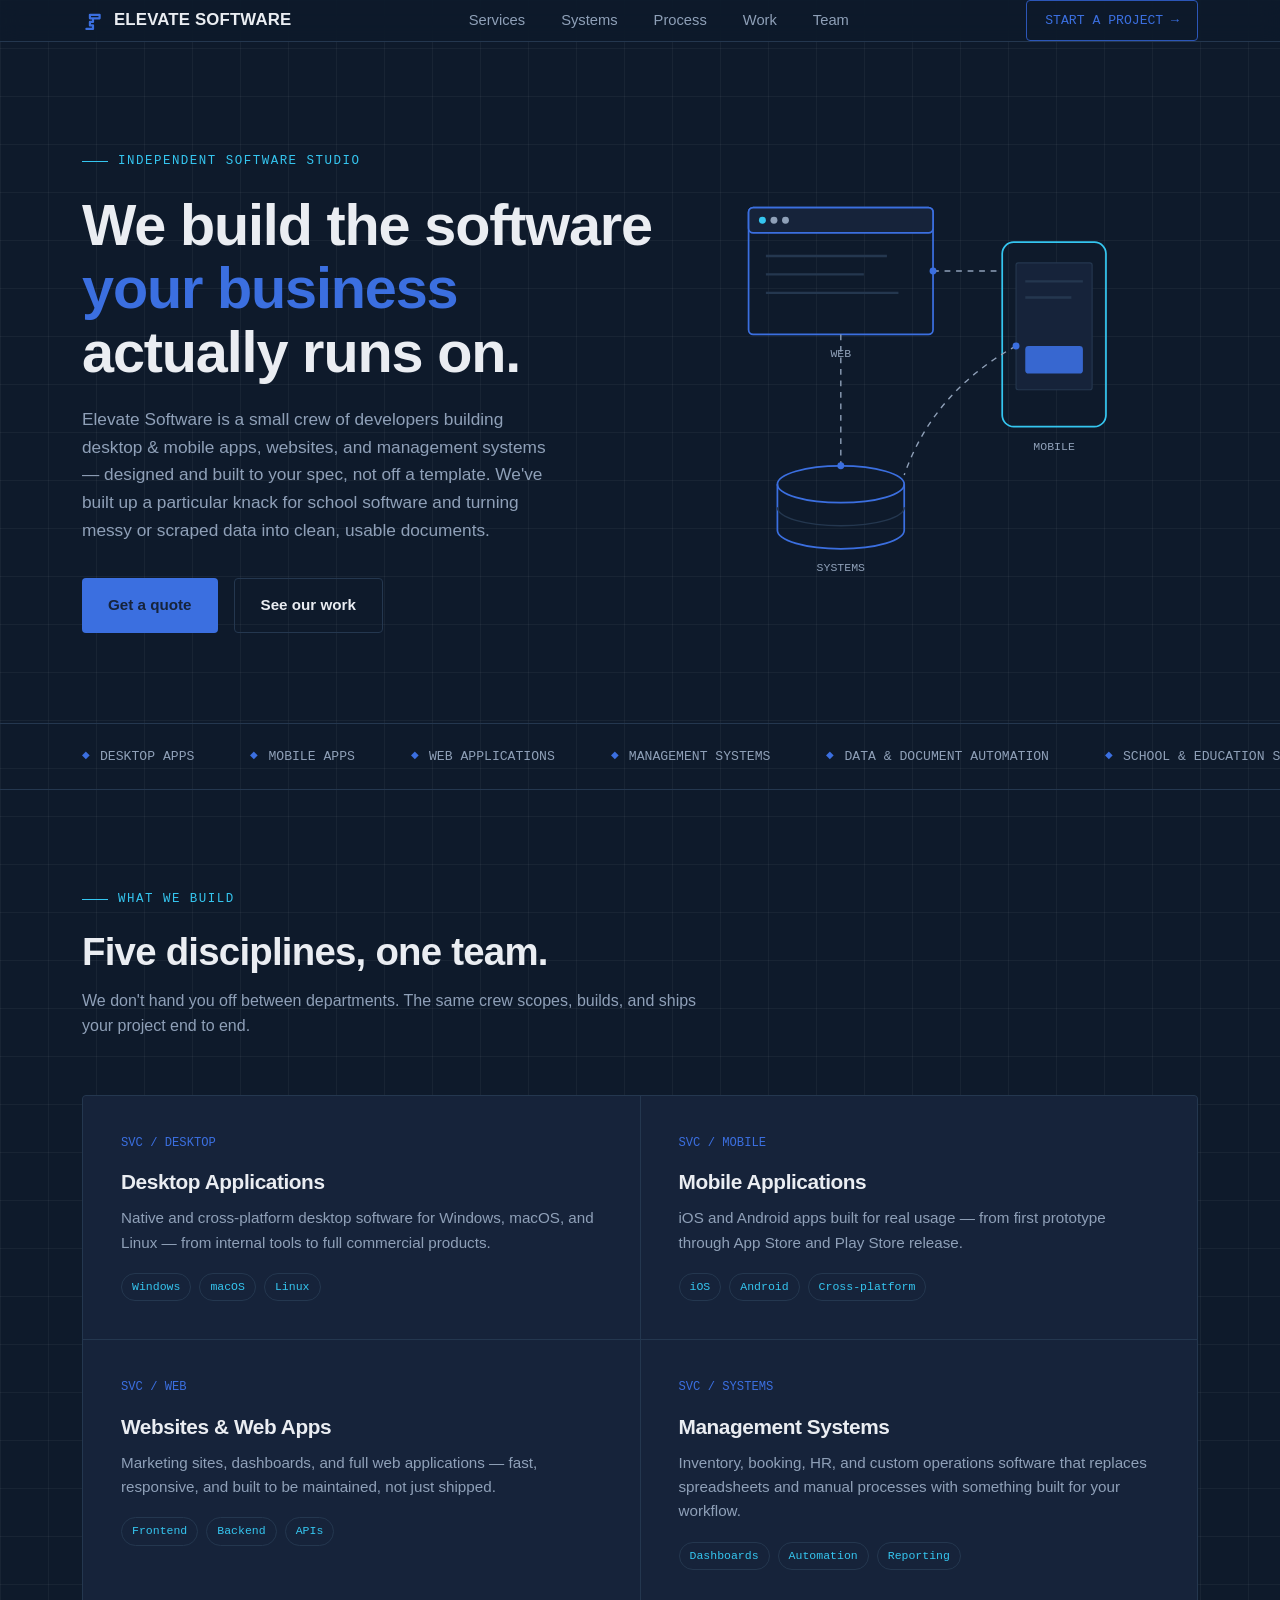
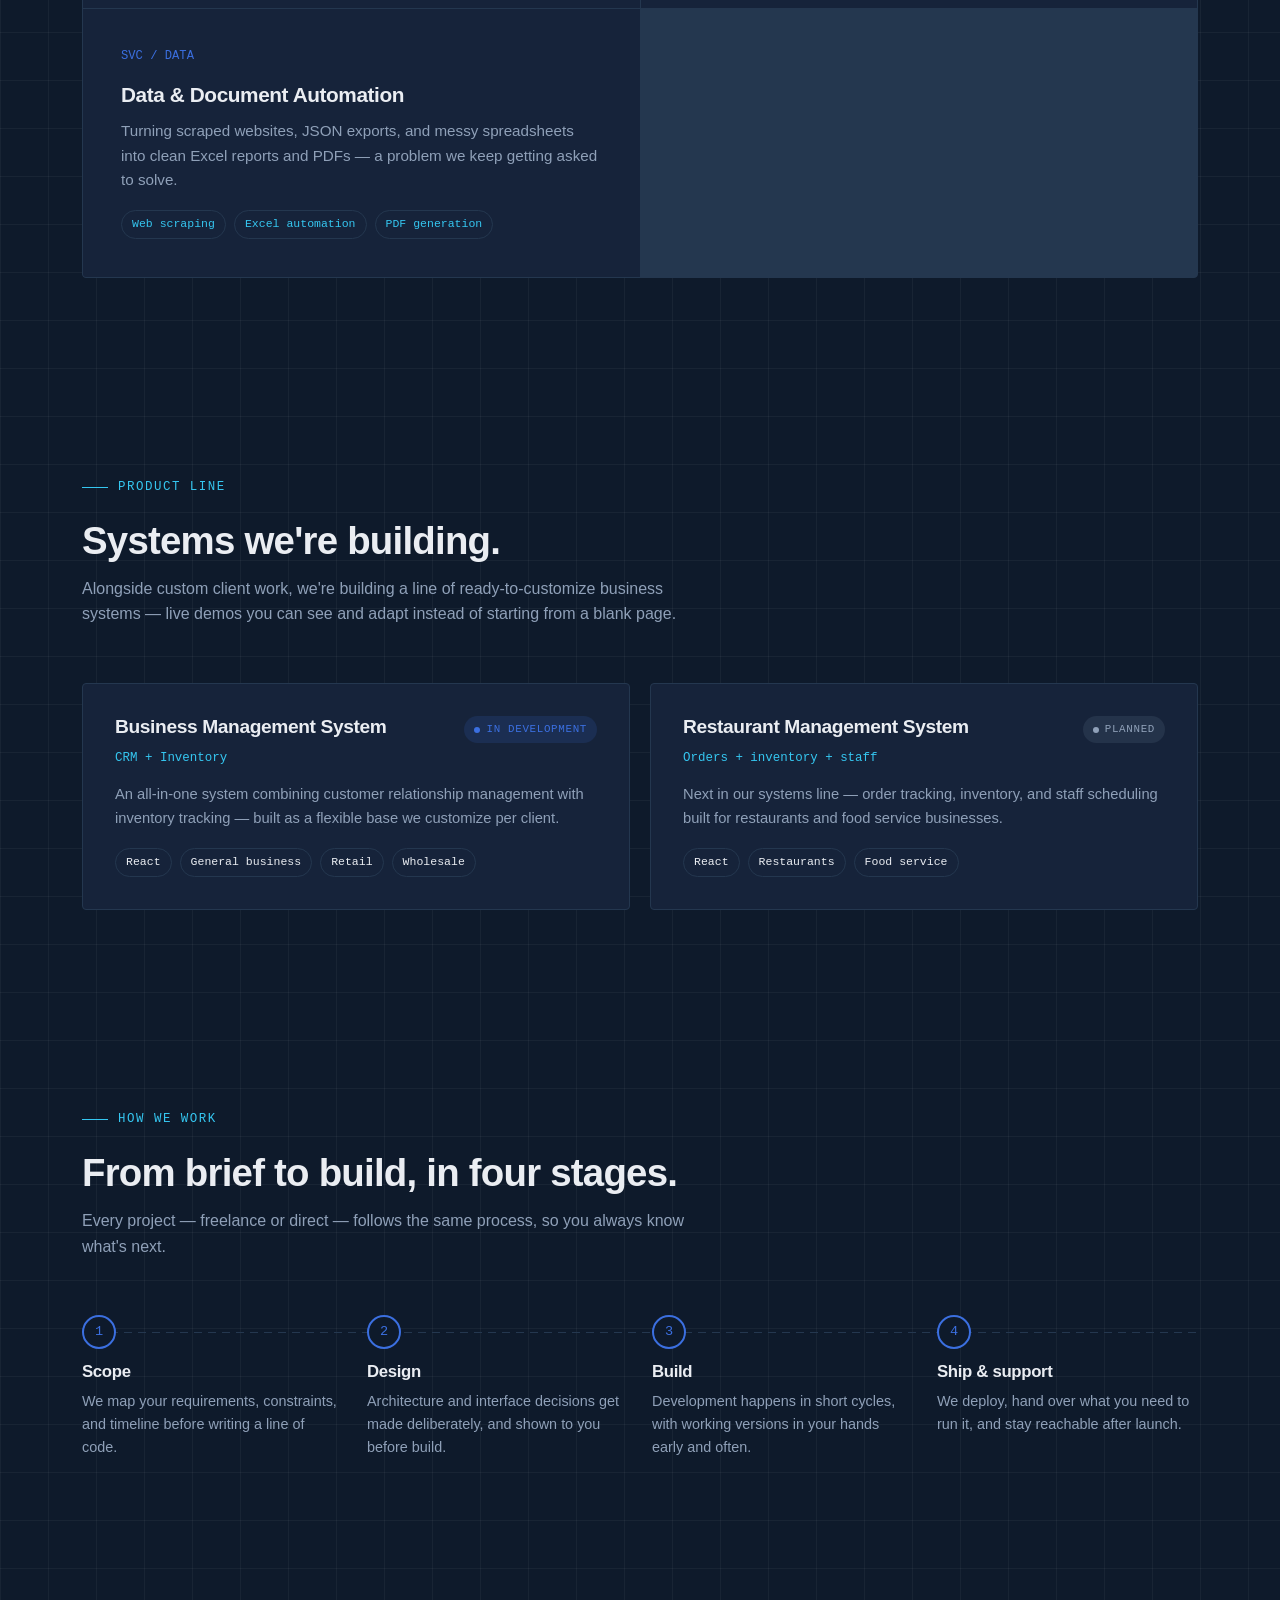
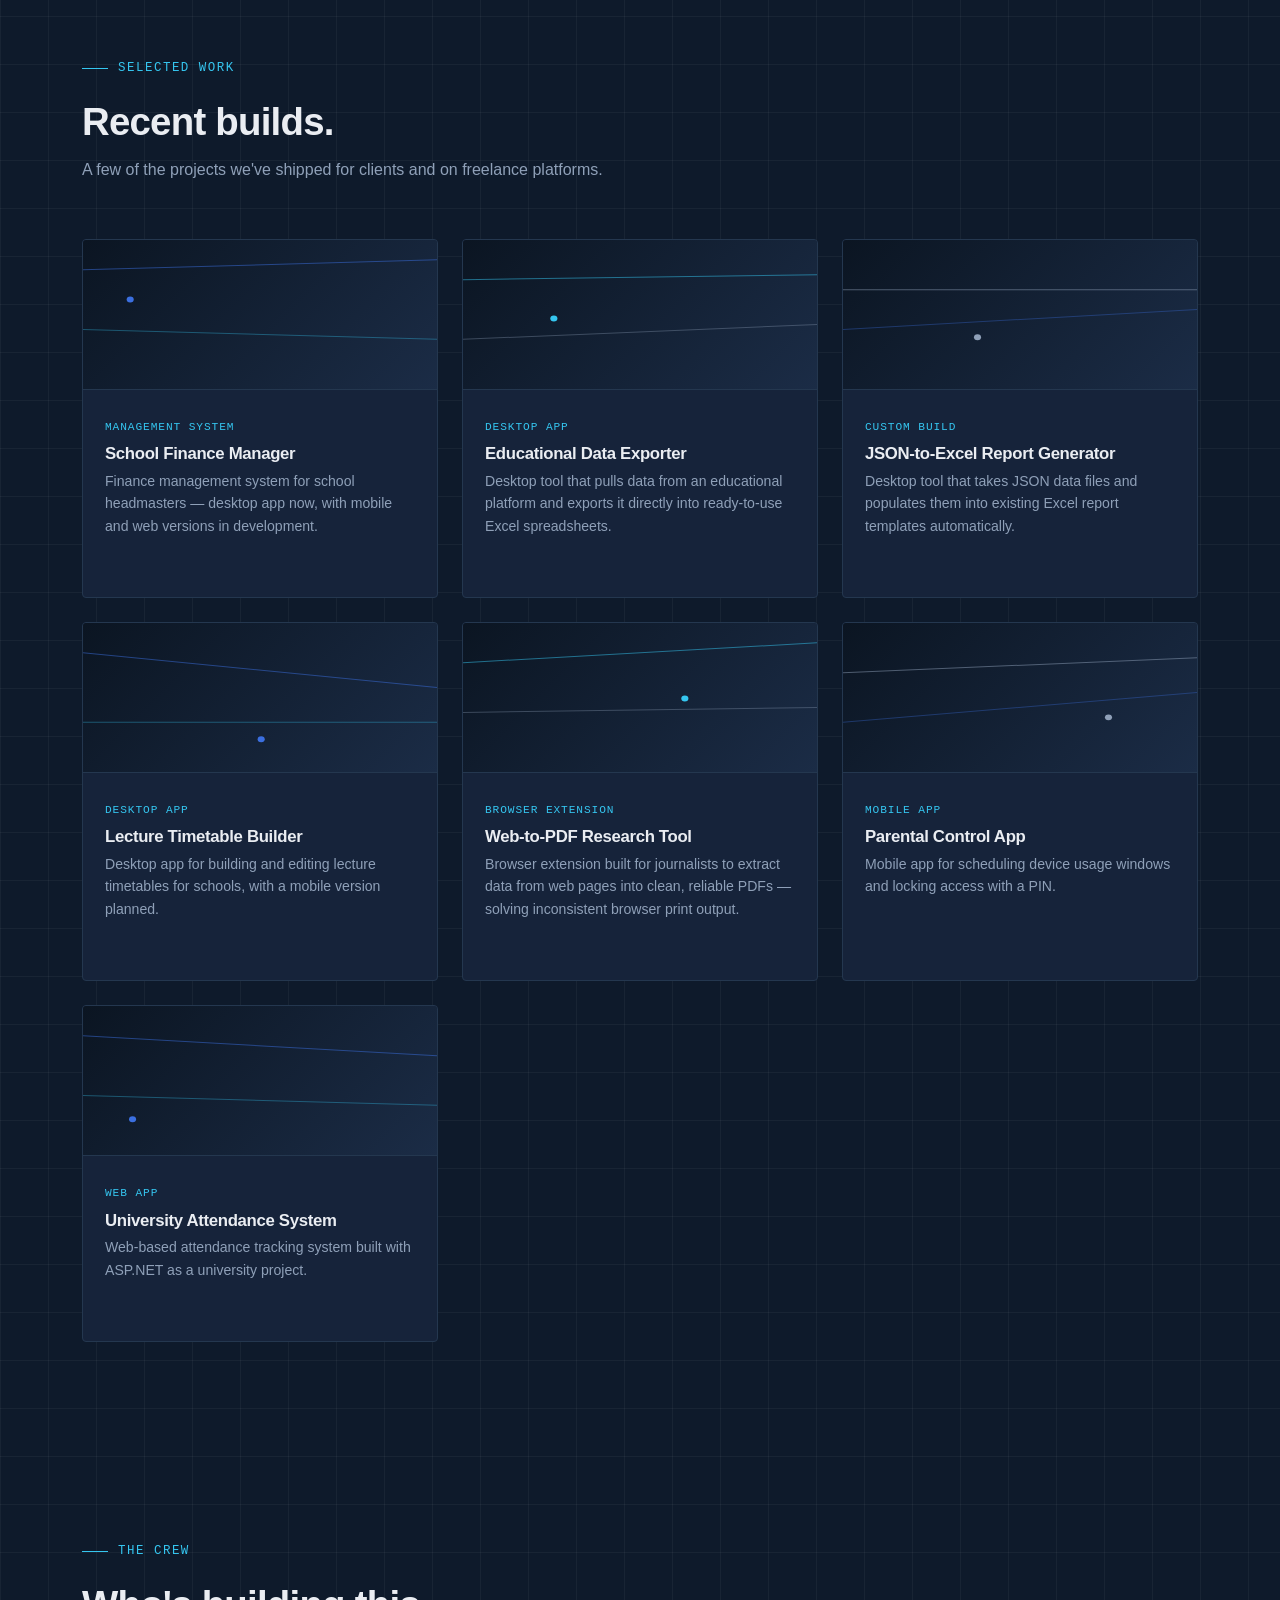
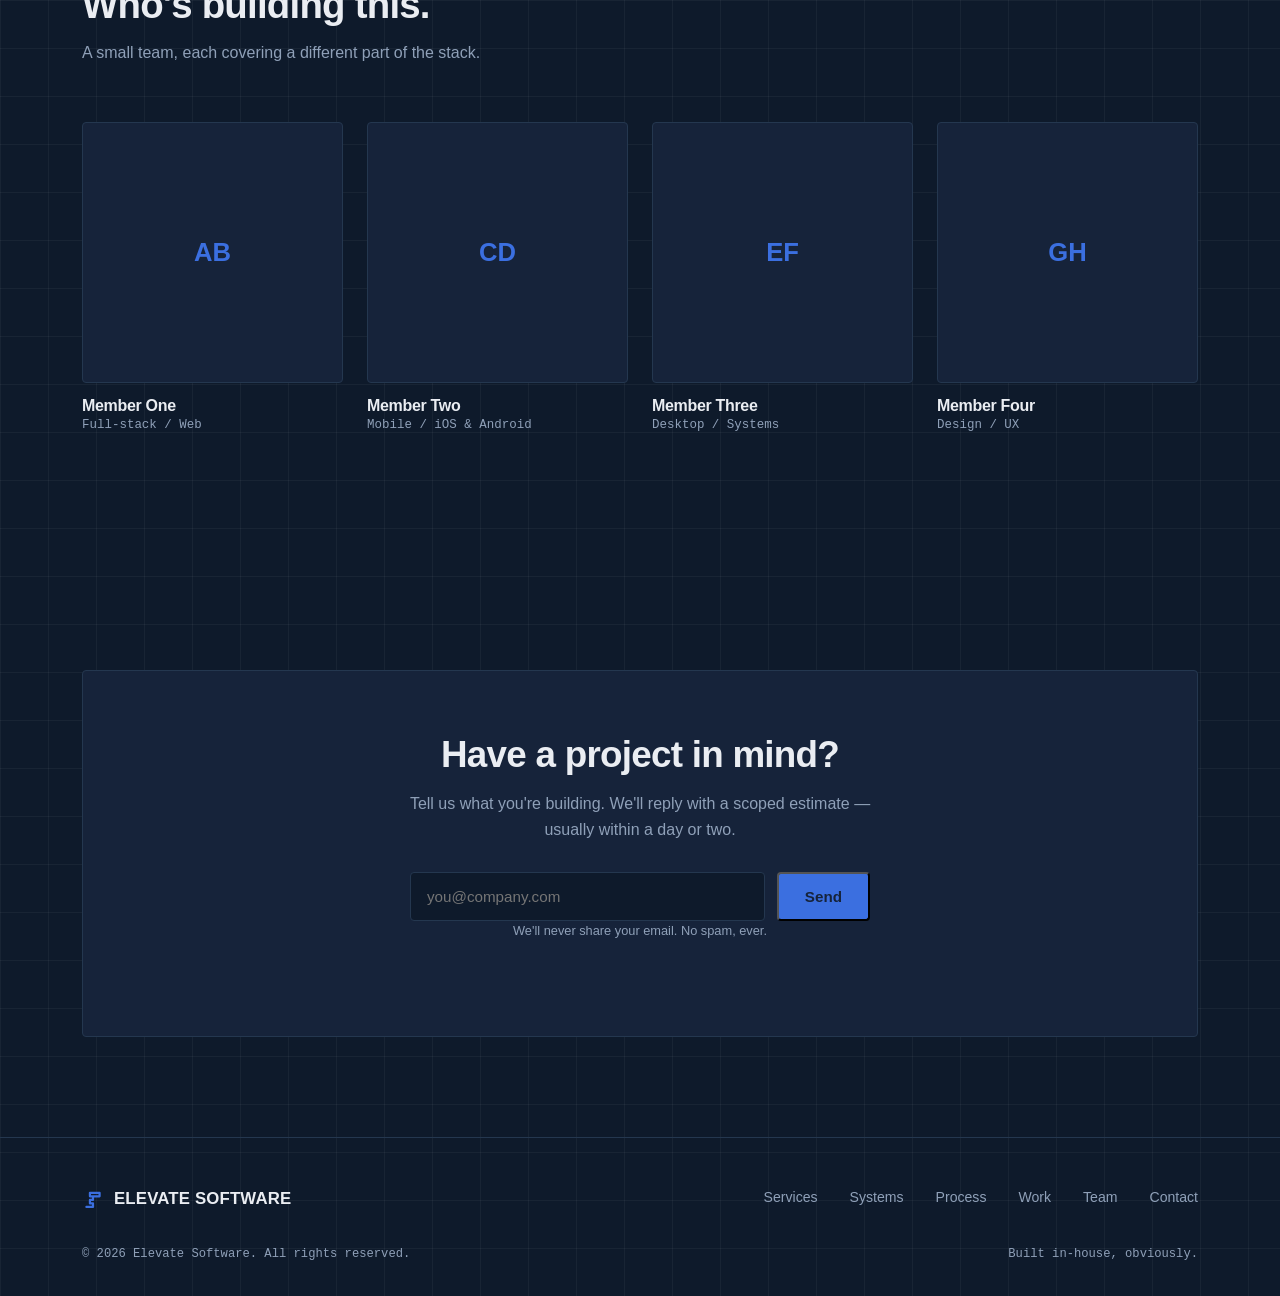
==== index.html @ fc7f77bf "first commit" ====
<!DOCTYPE html>
<html lang="en">
<head>
<meta charset="UTF-8">
<meta name="viewport" content="width=device-width, initial-scale=1.0">
<title>Elevate Software — Software, Built to Spec</title>
<link rel="stylesheet" href="style.css">
</head>
<body>

<header>
  <nav class="wrap">
    <div class="logo"><span class="mark"><svg viewBox="0 0 100 100" xmlns="http://www.w3.org/2000/svg" aria-hidden="true"><path d="M20 86 H50 V70 H36 V54 H50 V38 H36 V22 H80 V38 H50" stroke="#3B6FE0" stroke-width="10" fill="none" stroke-linecap="round" stroke-linejoin="round"/></svg></span>ELEVATE SOFTWARE</div>
    <div class="nav-links">
      <a href="#services">Services</a>
      <a href="#systems">Systems</a>
      <a href="#process">Process</a>
      <a href="#work">Work</a>
      <a href="#team">Team</a>
    </div>
    <a href="#contact" class="nav-cta">START A PROJECT →</a>
    <button class="menu-toggle" id="menuToggle" aria-label="Open menu" aria-expanded="false" aria-controls="mobileMenu">☰</button>
  </nav>
  <div class="mobile-menu" id="mobileMenu">
    <a href="#services">Services</a>
    <a href="#systems">Systems</a>
    <a href="#process">Process</a>
    <a href="#work">Work</a>
    <a href="#team">Team</a>
    <a href="#contact" class="btn btn-primary">Start a project →</a>
  </div>
</header>

<section class="hero">
  <div class="wrap hero-grid">
    <div>
      <div class="eyebrow">Independent software studio</div>
      <h1>We build the software <span>your business</span> actually runs on.</h1>
      <p class="lead">Elevate Software is a small crew of developers building desktop &amp; mobile apps, websites, and management systems — designed and built to your spec, not off a template. We've built up a particular knack for school software and turning messy or scraped data into clean, usable documents.</p>
      <div class="hero-actions">
        <a href="#contact" class="btn btn-primary">Get a quote</a>
        <a href="#work" class="btn btn-ghost">See our work</a>
      </div>
    </div>
    <div class="schematic">
      <svg viewBox="0 0 420 380" fill="none" xmlns="http://www.w3.org/2000/svg" role="img" aria-label="Diagram connecting a phone, browser window, and database, representing the studio's range of builds">
        <!-- browser window -->
        <rect x="30" y="30" width="160" height="110" rx="4" stroke="#3B6FE0" stroke-width="1.5"/>
        <rect x="30" y="30" width="160" height="22" rx="4" fill="#16233A" stroke="#3B6FE0" stroke-width="1.5"/>
        <circle cx="42" cy="41" r="3" fill="#35C6F0"/>
        <circle cx="52" cy="41" r="3" fill="#8FA0B8"/>
        <circle cx="62" cy="41" r="3" fill="#8FA0B8"/>
        <line x1="45" y1="72" x2="150" y2="72" stroke="#24374F" stroke-width="2"/>
        <line x1="45" y1="88" x2="130" y2="88" stroke="#24374F" stroke-width="2"/>
        <line x1="45" y1="104" x2="160" y2="104" stroke="#24374F" stroke-width="2"/>
        <text x="110" y="160" text-anchor="middle" fill="#8FA0B8" font-family="JetBrains Mono, monospace" font-size="10">WEB</text>

        <!-- phone -->
        <rect x="250" y="60" width="90" height="160" rx="10" stroke="#35C6F0" stroke-width="1.5"/>
        <rect x="262" y="78" width="66" height="110" rx="2" fill="#16233A" stroke="#24374F"/>
        <line x1="270" y1="94" x2="320" y2="94" stroke="#24374F" stroke-width="2"/>
        <line x1="270" y1="108" x2="310" y2="108" stroke="#24374F" stroke-width="2"/>
        <rect x="270" y="150" width="50" height="24" rx="3" fill="#3B6FE0" opacity="0.9"/>
        <text x="295" y="240" text-anchor="middle" fill="#8FA0B8" font-family="JetBrains Mono, monospace" font-size="10">MOBILE</text>

        <!-- database -->
        <g>
          <ellipse cx="110" cy="270" rx="55" ry="16" stroke="#3B6FE0" stroke-width="1.5"/>
          <path d="M55 270 V310 A55 16 0 0 0 165 310 V270" stroke="#3B6FE0" stroke-width="1.5" fill="none"/>
          <path d="M55 290 A55 16 0 0 0 165 290" stroke="#24374F" stroke-width="1.2"/>
          <text x="110" y="345" text-anchor="middle" fill="#8FA0B8" font-family="JetBrains Mono, monospace" font-size="10">SYSTEMS</text>
        </g>

        <!-- connecting lines -->
        <path d="M190 85 H250" stroke="#8FA0B8" stroke-width="1.2" class="stitch"/>
        <path d="M110 140 V254" stroke="#8FA0B8" stroke-width="1.2" class="stitch"/>
        <path d="M262 150 Q190 190 165 262" stroke="#8FA0B8" stroke-width="1.2" class="stitch" fill="none"/>

        <!-- callout marks -->
        <circle cx="190" cy="85" r="3" fill="#3B6FE0"/>
        <circle cx="110" cy="254" r="3" fill="#3B6FE0"/>
        <circle cx="262" cy="150" r="3" fill="#3B6FE0"/>
      </svg>
    </div>
  </div>
</section>

<div class="strip">
  <div class="wrap">
    <div class="strip-track" id="stripTrack">
      <!-- duplicated via JS for seamless loop -->
    </div>
  </div>
</div>

<section id="services">
  <div class="wrap">
    <div class="section-head">
      <div class="eyebrow">What we build</div>
      <h2>Five disciplines, one team.</h2>
      <p>We don't hand you off between departments. The same crew scopes, builds, and ships your project end to end.</p>
    </div>
    <div class="services-grid">
      <div class="service-card">
        <span class="service-code mono">SVC / DESKTOP</span>
        <h3>Desktop Applications</h3>
        <p>Native and cross-platform desktop software for Windows, macOS, and Linux — from internal tools to full commercial products.</p>
        <div class="service-tags"><span>Windows</span><span>macOS</span><span>Linux</span></div>
      </div>
      <div class="service-card">
        <span class="service-code mono">SVC / MOBILE</span>
        <h3>Mobile Applications</h3>
        <p>iOS and Android apps built for real usage — from first prototype through App Store and Play Store release.</p>
        <div class="service-tags"><span>iOS</span><span>Android</span><span>Cross-platform</span></div>
      </div>
      <div class="service-card">
        <span class="service-code mono">SVC / WEB</span>
        <h3>Websites &amp; Web Apps</h3>
        <p>Marketing sites, dashboards, and full web applications — fast, responsive, and built to be maintained, not just shipped.</p>
        <div class="service-tags"><span>Frontend</span><span>Backend</span><span>APIs</span></div>
      </div>
      <div class="service-card">
        <span class="service-code mono">SVC / SYSTEMS</span>
        <h3>Management Systems</h3>
        <p>Inventory, booking, HR, and custom operations software that replaces spreadsheets and manual processes with something built for your workflow.</p>
        <div class="service-tags"><span>Dashboards</span><span>Automation</span><span>Reporting</span></div>
      </div>
      <div class="service-card">
        <span class="service-code mono">SVC / DATA</span>
        <h3>Data &amp; Document Automation</h3>
        <p>Turning scraped websites, JSON exports, and messy spreadsheets into clean Excel reports and PDFs — a problem we keep getting asked to solve.</p>
        <div class="service-tags"><span>Web scraping</span><span>Excel automation</span><span>PDF generation</span></div>
      </div>
    </div>
  </div>
</section>

<section id="systems">
  <div class="wrap">
    <div class="section-head">
      <div class="eyebrow">Product line</div>
      <h2>Systems we're building.</h2>
      <p>Alongside custom client work, we're building a line of ready-to-customize business systems — live demos you can see and adapt instead of starting from a blank page.</p>
    </div>
    <div class="systems-grid" id="systemsGrid"></div>
  </div>
</section>

<section id="process">
  <div class="wrap">
    <div class="section-head">
      <div class="eyebrow">How we work</div>
      <h2>From brief to build, in four stages.</h2>
      <p>Every project — freelance or direct — follows the same process, so you always know what's next.</p>
    </div>
    <div class="process-line">
      <div class="process-step">
        <div class="dot mono">1</div>
        <h3>Scope</h3>
        <p>We map your requirements, constraints, and timeline before writing a line of code.</p>
      </div>
      <div class="process-step">
        <div class="dot mono">2</div>
        <h3>Design</h3>
        <p>Architecture and interface decisions get made deliberately, and shown to you before build.</p>
      </div>
      <div class="process-step">
        <div class="dot mono">3</div>
        <h3>Build</h3>
        <p>Development happens in short cycles, with working versions in your hands early and often.</p>
      </div>
      <div class="process-step">
        <div class="dot mono">4</div>
        <h3>Ship &amp; support</h3>
        <p>We deploy, hand over what you need to run it, and stay reachable after launch.</p>
      </div>
    </div>
  </div>
</section>

<section id="work">
  <div class="wrap">
    <div class="section-head">
      <div class="eyebrow">Selected work</div>
      <h2>Recent builds.</h2>
      <p>A few of the projects we've shipped for clients and on freelance platforms.</p>
    </div>
    <div class="work-grid" id="workGrid"></div>
  </div>
</section>

<section id="team">
  <div class="wrap">
    <div class="section-head">
      <div class="eyebrow">The crew</div>
      <h2>Who's building this.</h2>
      <p>A small team, each covering a different part of the stack.</p>
    </div>
    <div class="team-grid" id="teamGrid"></div>
  </div>
</section>

<section id="contact">
  <div class="wrap">
    <div class="cta-band">
      <h2>Have a project in mind?</h2>
      <p>Tell us what you're building. We'll reply with a scoped estimate — usually within a day or two.</p>
      <form class="cta-form" id="contactForm">
        <input type="email" placeholder="you@company.com" required aria-label="Your email">
        <button type="submit" class="btn btn-primary">Send</button>
      </form>
      <p class="cta-note" id="formNote">We'll never share your email. No spam, ever.</p>
    </div>
  </div>
</section>

<footer>
  <div class="wrap">
    <div class="footer-grid">
      <div class="logo"><span class="mark"><svg viewBox="0 0 100 100" xmlns="http://www.w3.org/2000/svg" aria-hidden="true"><path d="M20 86 H50 V70 H36 V54 H50 V38 H36 V22 H80 V38 H50" stroke="#3B6FE0" stroke-width="10" fill="none" stroke-linecap="round" stroke-linejoin="round"/></svg></span>ELEVATE SOFTWARE</div>
      <div class="footer-links">
        <a href="#services">Services</a>
        <a href="#systems">Systems</a>
        <a href="#process">Process</a>
        <a href="#work">Work</a>
        <a href="#team">Team</a>
        <a href="#contact">Contact</a>
      </div>
    </div>
    <div class="footer-bottom">
      <span>© 2026 Elevate Software. All rights reserved.</span>
      <span>Built in-house, obviously.</span>
    </div>
  </div>
</footer>

<div class="modal-overlay" id="modalOverlay" aria-hidden="true">
  <div class="modal" role="dialog" aria-modal="true" aria-labelledby="modalTitle">
    <button class="modal-close" id="modalClose" aria-label="Close">✕</button>
    <div class="modal-body" id="modalBody"></div>
  </div>
</div>

<script src="app.js"></script>

</body>
</html>
---- style.css ----
:root{
    --bg: #0E1A2B;
    --bg-alt: #0B1522;
    --panel: #16233A;
    --panel-hover: #1B2C46;
    --line: #24374F;
    --grid: rgba(255,255,255,0.045);
    --text: #EAEDF2;
    --muted: #8FA0B8;
    --blue: #3B6FE0;
    --blue-dim: #2C56B8;
    --cyan: #35C6F0;
    --radius: 4px;
  }

  *{ box-sizing:border-box; margin:0; padding:0; }

  @media (prefers-reduced-motion: reduce){
    *{ animation-duration: 0.01ms !important; animation-iteration-count: 1 !important; transition-duration: 0.01ms !important; }
  }

  html{ scroll-behavior:smooth; overflow: clip visible; }

  body{
    background: var(--bg);
    color: var(--text);
    font-family: 'Inter', -apple-system, BlinkMacSystemFont, sans-serif;
    line-height: 1.6;
    overflow: clip visible;
    background-image:
      linear-gradient(var(--grid) 1px, transparent 1px),
      linear-gradient(90deg, var(--grid) 1px, transparent 1px);
    background-size: 48px 48px;
  }

  h1,h2,h3, .display{
    font-family: 'Space Grotesk', 'Inter', sans-serif;
    font-weight: 700;
    letter-spacing: -0.02em;
    line-height: 1.1;
  }

  .mono{
    font-family: 'JetBrains Mono', 'Courier New', monospace;
  }

  a{ color: inherit; text-decoration:none; }

  .wrap{
    max-width: 1180px;
    margin: 0 auto;
    padding: 0 32px;
  }

  /* ---------- NAV ---------- */
  header{
    position: sticky;
    top: 0;
    z-index: 50;
    background: rgba(14,26,43,0.85);
    backdrop-filter: blur(10px);
    border-bottom: 1px solid var(--line);
  }
  nav{
    display:flex;
    align-items:center;
    justify-content:space-between;
    padding: 20px 0;
  }
  .logo{
    display:flex;
    align-items:center;
    gap:10px;
    font-family:'Space Grotesk', sans-serif;
    font-weight:700;
    font-size: 1.05rem;
    letter-spacing: 0.01em;
  }
  .logo .mark{
    width: 22px; height: 22px;
    flex-shrink:0;
    display:flex;
    align-items:center;
    justify-content:center;
  }
  .logo .mark svg{ width:100%; height:100%; display:block; }
  .nav-links{
    display:flex;
    gap: 36px;
    font-size: 0.92rem;
    color: var(--muted);
  }
  .nav-links a{ transition: color 0.2s ease; }
  .nav-links a:hover{ color: var(--text); }
  .nav-cta{
    font-family:'JetBrains Mono', monospace;
    font-size: 0.82rem;
    padding: 9px 18px;
    border: 1px solid var(--blue-dim);
    border-radius: var(--radius);
    color: var(--blue);
    transition: background 0.2s, color 0.2s;
  }
  .nav-cta:hover{ background: var(--blue); color: var(--bg); }

  .menu-toggle{
    display:none;
    background:none;
    border:none;
    color:var(--text);
    font-size:1.5rem;
    cursor:pointer;
    line-height:1;
    padding:4px;
    transition: transform 0.25s ease;
  }
  .menu-toggle[aria-expanded="true"]{ transform: rotate(90deg); }

  .mobile-menu{
    display:flex;
    flex-direction:column;
    max-height: 0;
    overflow:hidden;
    padding: 0 20px;
    border-top: 0 solid var(--line);
    background: var(--bg-alt);
    opacity: 0;
    transition: max-height 0.35s ease, padding 0.35s ease, opacity 0.25s ease, border-color 0.3s ease;
  }
  .mobile-menu.open{
    max-height: 420px;
    padding: 8px 20px 20px;
    border-top: 1px solid var(--line);
    opacity: 1;
  }
  .mobile-menu a{
    padding: 14px 4px;
    font-size: 0.98rem;
    color: var(--text);
    border-bottom: 1px solid var(--line);
    transition: color 0.2s ease;
  }
  .mobile-menu a.btn{
    margin-top: 14px;
    border-bottom: none;
    text-align: center;
    justify-content: center;
  }
  @media (min-width: 641px){
    .mobile-menu.open{ max-height: 0 !important; opacity: 0 !important; }
  }

  /* ---------- HERO ---------- */
  .hero{
    padding: 110px 0 90px;
    position: relative;
    overflow: hidden;
  }
  .hero-grid{
    display:grid;
    grid-template-columns: minmax(0,1.1fr) minmax(0,0.9fr);
    gap: 40px;
    align-items:center;
  }
  .eyebrow{
    font-family:'JetBrains Mono', monospace;
    font-size: 0.78rem;
    color: var(--cyan);
    letter-spacing: 0.12em;
    text-transform: uppercase;
    display:flex;
    align-items:center;
    gap: 10px;
    margin-bottom: 22px;
  }
  .eyebrow::before{
    content:'';
    width: 26px; height:1px;
    background: var(--cyan);
  }
  .hero h1{
    font-size: clamp(2.4rem, 5vw, 3.6rem);
    margin-bottom: 22px;
  }
  .hero h1 span{ color: var(--blue); }
  .hero p.lead{
    color: var(--muted);
    font-size: 1.08rem;
    max-width: 480px;
    margin-bottom: 34px;
  }
  .hero-actions{ display:flex; gap:16px; flex-wrap:wrap; }
  .btn{
    display:inline-flex;
    align-items:center;
    gap:8px;
    padding: 14px 26px;
    border-radius: var(--radius);
    font-weight: 600;
    font-size: 0.95rem;
    transition: transform 0.15s, background 0.2s, border-color 0.2s;
  }
  .btn-primary{
    background: var(--blue);
    color: #16233A;
  }
  .btn-primary:hover{ transform: translateY(-2px); background:#5C8CFF; }
  .btn-ghost{
    border: 1px solid var(--line);
    color: var(--text);
  }
  .btn-ghost:hover{ border-color: var(--muted); transform: translateY(-2px); }

  /* schematic diagram */
  .schematic{ position:relative; }
  .schematic svg{ width:100%; height:auto; display:block; }
  .stitch{ stroke-dasharray: 5 5; }

  /* ---------- STRIP ---------- */
  .strip{
    border-top: 1px solid var(--line);
    border-bottom: 1px solid var(--line);
    padding: 22px 0;
    overflow:hidden;
  }
  .strip-track{
    display:flex;
    gap: 56px;
    width: max-content;
    animation: scroll-left 28s linear infinite;
  }
  @keyframes scroll-left{
    from{ transform: translateX(0); }
    to{ transform: translateX(-50%); }
  }
  .strip-item{
    font-family:'JetBrains Mono', monospace;
    font-size: 0.82rem;
    color: var(--muted);
    white-space: nowrap;
    display:flex;
    align-items:center;
    gap: 10px;
  }
  .strip-item::before{ content:'◆'; color: var(--blue); font-size:0.6rem; }

  /* ---------- SECTION HEADS ---------- */
  section{ padding: 100px 0; }
  .section-head{ margin-bottom: 56px; max-width: 620px; }
  .section-head h2{ font-size: clamp(1.8rem, 3.5vw, 2.4rem); margin-bottom: 14px; }
  .section-head p{ color: var(--muted); }

  /* ---------- SERVICES ---------- */
  .services-grid{
    display:grid;
    grid-template-columns: repeat(2, minmax(0,1fr));
    gap: 1px;
    background: var(--line);
    border: 1px solid var(--line);
    border-radius: var(--radius);
    overflow:hidden;
  }
  .service-card{
    background: var(--panel);
    padding: 38px;
    transition: background 0.25s ease;
  }
  .service-card:hover{ background: var(--panel-hover); }
  .service-code{
    font-family:'JetBrains Mono', monospace;
    font-size: 0.76rem;
    color: var(--blue);
    margin-bottom: 18px;
    display:block;
  }
  .service-card h3{ font-size: 1.3rem; margin-bottom: 12px; }
  .service-card p{ color: var(--muted); font-size: 0.95rem; margin-bottom: 18px; }
  .service-tags{ display:flex; flex-wrap:wrap; gap:8px; }
  .service-tags span{
    font-family:'JetBrains Mono', monospace;
    font-size: 0.72rem;
    color: var(--cyan);
    border: 1px solid var(--line);
    padding: 4px 10px;
    border-radius: 20px;
  }

  /* ---------- SYSTEMS ---------- */
  .systems-grid{
    display:grid;
    grid-template-columns: repeat(2, minmax(0,1fr));
    gap: 20px;
  }
  .system-card{
    background: var(--panel);
    border: 1px solid var(--line);
    border-radius: var(--radius);
    padding: 32px;
    transition: border-color 0.25s ease, transform 0.25s ease;
  }
  .system-card:hover{ border-color: var(--blue-dim); transform: translateY(-3px); }
  .system-head{
    display:flex;
    align-items:flex-start;
    justify-content:space-between;
    gap: 12px;
    margin-bottom: 6px;
  }
  .system-card h3{ font-size: 1.2rem; }
  .system-tagline{
    font-family:'JetBrains Mono', monospace;
    font-size: 0.78rem;
    color: var(--cyan);
    margin-bottom: 14px;
    display:block;
  }
  .system-status{
    flex-shrink: 0;
    font-family:'JetBrains Mono', monospace;
    font-size: 0.68rem;
    text-transform: uppercase;
    letter-spacing: 0.06em;
    padding: 5px 10px;
    border-radius: 20px;
    white-space: nowrap;
    display:inline-flex;
    align-items:center;
    gap: 6px;
  }
  .system-status::before{
    content:'';
    width: 6px; height: 6px;
    border-radius: 50%;
    background: currentColor;
  }
  .system-status.status-live{ color: var(--cyan); background: rgba(53,198,240,0.12); }
  .system-status.status-in-development{ color: var(--blue); background: rgba(59,111,224,0.14); }
  .system-status.status-planned{ color: var(--muted); background: rgba(143,160,184,0.12); }
  .system-card p{ color: var(--muted); font-size: 0.92rem; margin-bottom: 18px; }
  .system-tags{ display:flex; flex-wrap:wrap; gap:8px; }
  .system-tags span{
    font-family:'JetBrains Mono', monospace;
    font-size: 0.72rem;
    color: var(--text);
    border: 1px solid var(--line);
    padding: 4px 10px;
    border-radius: 20px;
  }

  /* ---------- PROCESS ---------- */
  .process-line{
    position:relative;
    display:grid;
    grid-template-columns: repeat(4, minmax(0,1fr));
    gap: 24px;
  }
  .process-line::before{
    content:'';
    position:absolute;
    top: 17px;
    left: 0; right:0;
    height: 1px;
    background: repeating-linear-gradient(to right, var(--line) 0 8px, transparent 8px 14px);
  }
  .process-step{ position:relative; padding-top: 48px; }
  .process-step .dot{
    position:absolute;
    top: 0; left:0;
    width: 34px; height:34px;
    border-radius:50%;
    background: var(--bg);
    border: 2px solid var(--blue);
    display:flex; align-items:center; justify-content:center;
    font-family:'JetBrains Mono', monospace;
    font-size:0.85rem;
    color: var(--blue);
    z-index:2;
  }
  .process-step h3{ font-size: 1.05rem; margin-bottom: 8px; }
  .process-step p{ color: var(--muted); font-size:0.9rem; }

  /* ---------- WORK ---------- */
  .work-grid{
    display:grid;
    grid-template-columns: repeat(3, minmax(0,1fr));
    gap: 24px;
  }
  .work-card{
    background: var(--panel);
    border: 1px solid var(--line);
    border-radius: var(--radius);
    overflow:hidden;
    cursor: pointer;
    transition: transform 0.25s ease, border-color 0.25s ease;
  }
  .work-card:hover, .work-card:focus-visible{ transform: translateY(-4px); border-color: var(--blue-dim); }
  .work-thumb{
    height: 150px;
    position:relative;
    background:
      linear-gradient(135deg, var(--bg-alt), var(--panel-hover));
    border-bottom: 1px solid var(--line);
    overflow:hidden;
  }
  .work-thumb svg{ position:absolute; inset:0; width:100%; height:100%; }
  .work-thumb img{ position:absolute; inset:0; width:100%; height:100%; object-fit:cover; display:block; }
  .work-body{ padding: 22px; }
  .work-tag{
    font-family:'JetBrains Mono', monospace;
    font-size: 0.7rem;
    color: var(--cyan);
    text-transform: uppercase;
    letter-spacing: 0.08em;
  }
  .work-body h3{ font-size: 1.05rem; margin: 8px 0 6px; }
  .work-body p{ color:var(--muted); font-size:0.88rem; margin-bottom: 12px; }
  .card-cta{
    font-family:'JetBrains Mono', monospace;
    font-size: 0.72rem;
    color: var(--blue);
    display:inline-flex;
    align-items:center;
    gap:6px;
    opacity: 0;
    transform: translateX(-4px);
    transition: opacity 0.25s ease, transform 0.25s ease;
  }
  .work-card:hover .card-cta, .work-card:focus-visible .card-cta,
  .team-card:hover .card-cta, .team-card:focus-visible .card-cta{
    opacity: 1;
    transform: translateX(0);
  }

  /* ---------- TEAM ---------- */
  .team-grid{
    display:grid;
    grid-template-columns: repeat(4, minmax(0,1fr));
    gap: 24px;
  }
  .team-card{
    text-align:left;
    cursor: pointer;
    background: none;
    border: none;
    padding: 0;
    font-family: inherit;
    display:block;
    width: 100%;
    border-radius: var(--radius);
    transition: transform 0.25s ease;
  }
  .team-card:hover, .team-card:focus-visible{ transform: translateY(-4px); }
  .team-avatar{
    width: 100%;
    aspect-ratio: 1;
    border-radius: var(--radius);
    background: var(--panel);
    border: 1px solid var(--line);
    margin-bottom: 14px;
    position: relative;
    overflow: hidden;
  }
  .team-avatar img{ position:absolute; inset:0; width:100%; height:100%; object-fit:cover; display:block; }
  .avatar-fallback{
    position:absolute; inset:0;
    display:flex; align-items:center; justify-content:center;
    font-family:'Space Grotesk', sans-serif;
    font-weight:700;
    font-size: 1.6rem;
    color: var(--blue);
  }
  .team-card h3{ font-size: 1rem; margin-bottom: 2px; }
  .team-card .role{
    font-family:'JetBrains Mono', monospace;
    font-size: 0.78rem;
    color: var(--muted);
    margin-bottom: 8px;
  }

  /* ---------- CTA ---------- */
  .cta-band{
    background: var(--panel);
    border: 1px solid var(--line);
    border-radius: var(--radius);
    padding: 64px;
    text-align:center;
  }
  .cta-band h2{ font-size: clamp(1.7rem, 3.4vw, 2.3rem); margin-bottom: 16px; }
  .cta-band p{ color:var(--muted); max-width: 480px; margin: 0 auto 30px; }
  .cta-form{
    display:flex;
    gap: 12px;
    max-width: 460px;
    margin: 0 auto;
    flex-wrap: wrap;
    justify-content:center;
  }
  .cta-form input{
    flex:1;
    min-width: 0;
    background: var(--bg);
    border: 1px solid var(--line);
    border-radius: var(--radius);
    padding: 14px 16px;
    color: var(--text);
    font-family: 'Inter', sans-serif;
    font-size: 0.95rem;
    transition: border-color 0.2s ease, outline-offset 0.2s ease;
  }
  .cta-form input:focus{ outline: 2px solid var(--blue); outline-offset:2px; border-color: var(--blue); }
  .cta-note{ margin-top: 16px; font-size:0.8rem; color: var(--muted); }

  /* ---------- FOOTER ---------- */
  footer{
    border-top: 1px solid var(--line);
    padding: 48px 0 32px;
  }
  .footer-grid{
    display:flex;
    justify-content:space-between;
    align-items:flex-start;
    flex-wrap:wrap;
    gap: 24px;
    margin-bottom: 32px;
  }
  .footer-links{ display:flex; gap:32px; font-size:0.88rem; color:var(--muted); }
  .footer-links a{ transition: color 0.2s ease; }
  .footer-links a:hover{ color: var(--text); }
  .footer-bottom{
    font-family:'JetBrains Mono', monospace;
    font-size: 0.76rem;
    color: var(--muted);
    display:flex;
    justify-content:space-between;
    flex-wrap:wrap;
    gap: 10px;
  }

  a:focus-visible, button:focus-visible, input:focus-visible{
    outline: 2px solid var(--blue);
    outline-offset: 3px;
  }

  /* ---------- MODAL ---------- */
  .modal-overlay{
    position: fixed;
    inset: 0;
    z-index: 100;
    display: flex;
    align-items: center;
    justify-content: center;
    padding: 24px;
    background: rgba(6,11,19,0.7);
    backdrop-filter: blur(4px);
    opacity: 0;
    visibility: hidden;
    transition: opacity 0.25s ease, visibility 0s linear 0.25s;
  }
  .modal-overlay.open{
    opacity: 1;
    visibility: visible;
    transition: opacity 0.25s ease, visibility 0s linear 0s;
  }
  .modal{
    position: relative;
    width: 100%;
    max-width: 640px;
    max-height: 85vh;
    overflow-y: auto;
    background: var(--panel);
    border: 1px solid var(--line);
    border-radius: 8px;
    padding: 40px;
    transform: translateY(16px) scale(0.98);
    transition: transform 0.25s ease;
  }
  .modal-overlay.open .modal{ transform: translateY(0) scale(1); }
  .modal-close{
    position: absolute;
    top: 16px; right: 16px;
    width: 34px; height: 34px;
    border-radius: 50%;
    border: 1px solid var(--line);
    background: var(--bg-alt);
    color: var(--text);
    font-size: 1rem;
    cursor: pointer;
    display:flex; align-items:center; justify-content:center;
    transition: background 0.2s ease, border-color 0.2s ease;
  }
  .modal-close:hover{ background: var(--panel-hover); border-color: var(--muted); }
  .modal-media{
    width: 100%;
    border-radius: var(--radius);
    overflow: hidden;
    margin-bottom: 24px;
    background: var(--bg-alt);
  }
  .modal-media img{ width:100%; height:auto; display:block; }
  .video-embed{
    position: relative;
    width: 100%;
    aspect-ratio: 16 / 9;
  }
  .video-embed iframe, .video-embed video{
    position: absolute;
    inset: 0;
    width: 100%;
    height: 100%;
    border: none;
    display:block;
  }
  .modal-gallery{ background: none; }
  .modal-gallery + .modal-gallery,
  .video-embed + .modal-gallery{ margin-top: 16px; }
  .gallery-main{
    position: relative;
    width: 100%;
    aspect-ratio: 16 / 10;
    border-radius: var(--radius);
    overflow: hidden;
    background: var(--bg-alt);
  }
  .gallery-main-img{
    position: absolute;
    inset: 0;
    width: 100%;
    height: 100%;
    object-fit: cover;
    display: block;
    transition: opacity 0.15s ease;
  }
  .gallery-nav{
    position: absolute;
    top: 50%;
    transform: translateY(-50%);
    width: 34px; height: 34px;
    border-radius: 50%;
    border: 1px solid var(--line);
    background: rgba(11,21,34,0.75);
    color: var(--text);
    font-size: 1.1rem;
    cursor: pointer;
    display:flex; align-items:center; justify-content:center;
    transition: background 0.2s ease, border-color 0.2s ease;
  }
  .gallery-nav:hover{ background: var(--panel-hover); border-color: var(--muted); }
  .gallery-nav.prev{ left: 10px; }
  .gallery-nav.next{ right: 10px; }
  .gallery-counter{
    position: absolute;
    bottom: 10px; right: 10px;
    font-family:'JetBrains Mono', monospace;
    font-size: 0.72rem;
    color: var(--text);
    background: rgba(11,21,34,0.75);
    border: 1px solid var(--line);
    padding: 3px 9px;
    border-radius: 20px;
  }
  .gallery-thumbs{
    display: flex;
    gap: 8px;
    margin-top: 10px;
    overflow-x: auto;
    padding-bottom: 2px;
  }
  .gallery-thumb{
    flex-shrink: 0;
    width: 56px; height: 56px;
    border-radius: 4px;
    overflow: hidden;
    border: 2px solid transparent;
    padding: 0;
    cursor: pointer;
    background: var(--bg-alt);
    opacity: 0.65;
    transition: opacity 0.2s ease, border-color 0.2s ease;
  }
  .gallery-thumb img{ width:100%; height:100%; object-fit:cover; display:block; }
  .gallery-thumb:hover{ opacity: 1; }
  .gallery-thumb.active{ opacity: 1; border-color: var(--blue); }
  .gallery-broken{
    display:flex; align-items:center; justify-content:center;
    height: 100%; min-height: 120px;
    color: var(--muted);
    font-size: 0.82rem;
    background: var(--bg-alt);
  }
  .modal-eyebrow{
    font-family:'JetBrains Mono', monospace;
    font-size: 0.76rem;
    color: var(--cyan);
    text-transform: uppercase;
    letter-spacing: 0.08em;
    margin-bottom: 10px;
    display:block;
  }
  .modal-body h2{ font-size: 1.5rem; margin-bottom: 14px; padding-right: 30px; }
  .modal-body p{ color: var(--muted); font-size: 0.96rem; margin-bottom: 20px; }
  .modal-highlights{ list-style:none; margin-bottom: 24px; }
  .modal-highlights li{
    position: relative;
    padding-left: 22px;
    margin-bottom: 10px;
    font-size: 0.92rem;
    color: var(--text);
  }
  .modal-highlights li::before{
    content:'';
    position:absolute;
    left:0; top: 8px;
    width: 8px; height: 8px;
    border-radius: 2px;
    background: var(--blue);
  }
  .modal-avatar-row{ display:flex; align-items:center; gap: 16px; margin-bottom: 20px; }
  .modal-avatar{
    width: 72px; height: 72px;
    border-radius: var(--radius);
    background: var(--bg-alt);
    border: 1px solid var(--line);
    position: relative;
    overflow: hidden;
    flex-shrink: 0;
  }
  .modal-avatar img{ position:absolute; inset:0; width:100%; height:100%; object-fit:cover; }
  .modal-avatar .avatar-fallback{ font-size: 1.2rem; }
  .modal-links{ display:flex; gap: 10px; flex-wrap: wrap; }
  .modal-links a{
    font-family:'JetBrains Mono', monospace;
    font-size: 0.78rem;
    color: var(--text);
    border: 1px solid var(--line);
    padding: 8px 14px;
    border-radius: 20px;
    transition: border-color 0.2s ease, color 0.2s ease;
  }
  .modal-links a:hover{ border-color: var(--blue-dim); color: var(--blue); }

  /* ---------- RESPONSIVE ---------- */
  @media (max-width: 900px){
    .hero-grid{ grid-template-columns: minmax(0,1fr); }
    .schematic{ order:-1; max-width: 380px; margin: 0 auto 20px; }
    .services-grid{ grid-template-columns: minmax(0,1fr); }
    .systems-grid{ grid-template-columns: minmax(0,1fr); }
    .process-line{ grid-template-columns: repeat(2, minmax(0,1fr)); row-gap: 40px; }
    .process-line::before{ display:none; }
    .work-grid{ grid-template-columns: repeat(2, minmax(0,1fr)); }
    .team-grid{ grid-template-columns: repeat(2, minmax(0,1fr)); }
  }
  @media (max-width: 640px){
    .nav-links, .nav-cta{ display:none; }
    .menu-toggle{ display:block; }
    .wrap{ padding: 0 20px; }
    .work-grid{ grid-template-columns: minmax(0,1fr); }
    .team-grid{ grid-template-columns: minmax(0,1fr) minmax(0,1fr); }
    .cta-band{ padding: 40px 24px; }
    .cta-form{ flex-direction:column; }
    .modal{ padding: 28px 20px; max-height: 90vh; }
    .modal-close{ top: 12px; right: 12px; }
  }
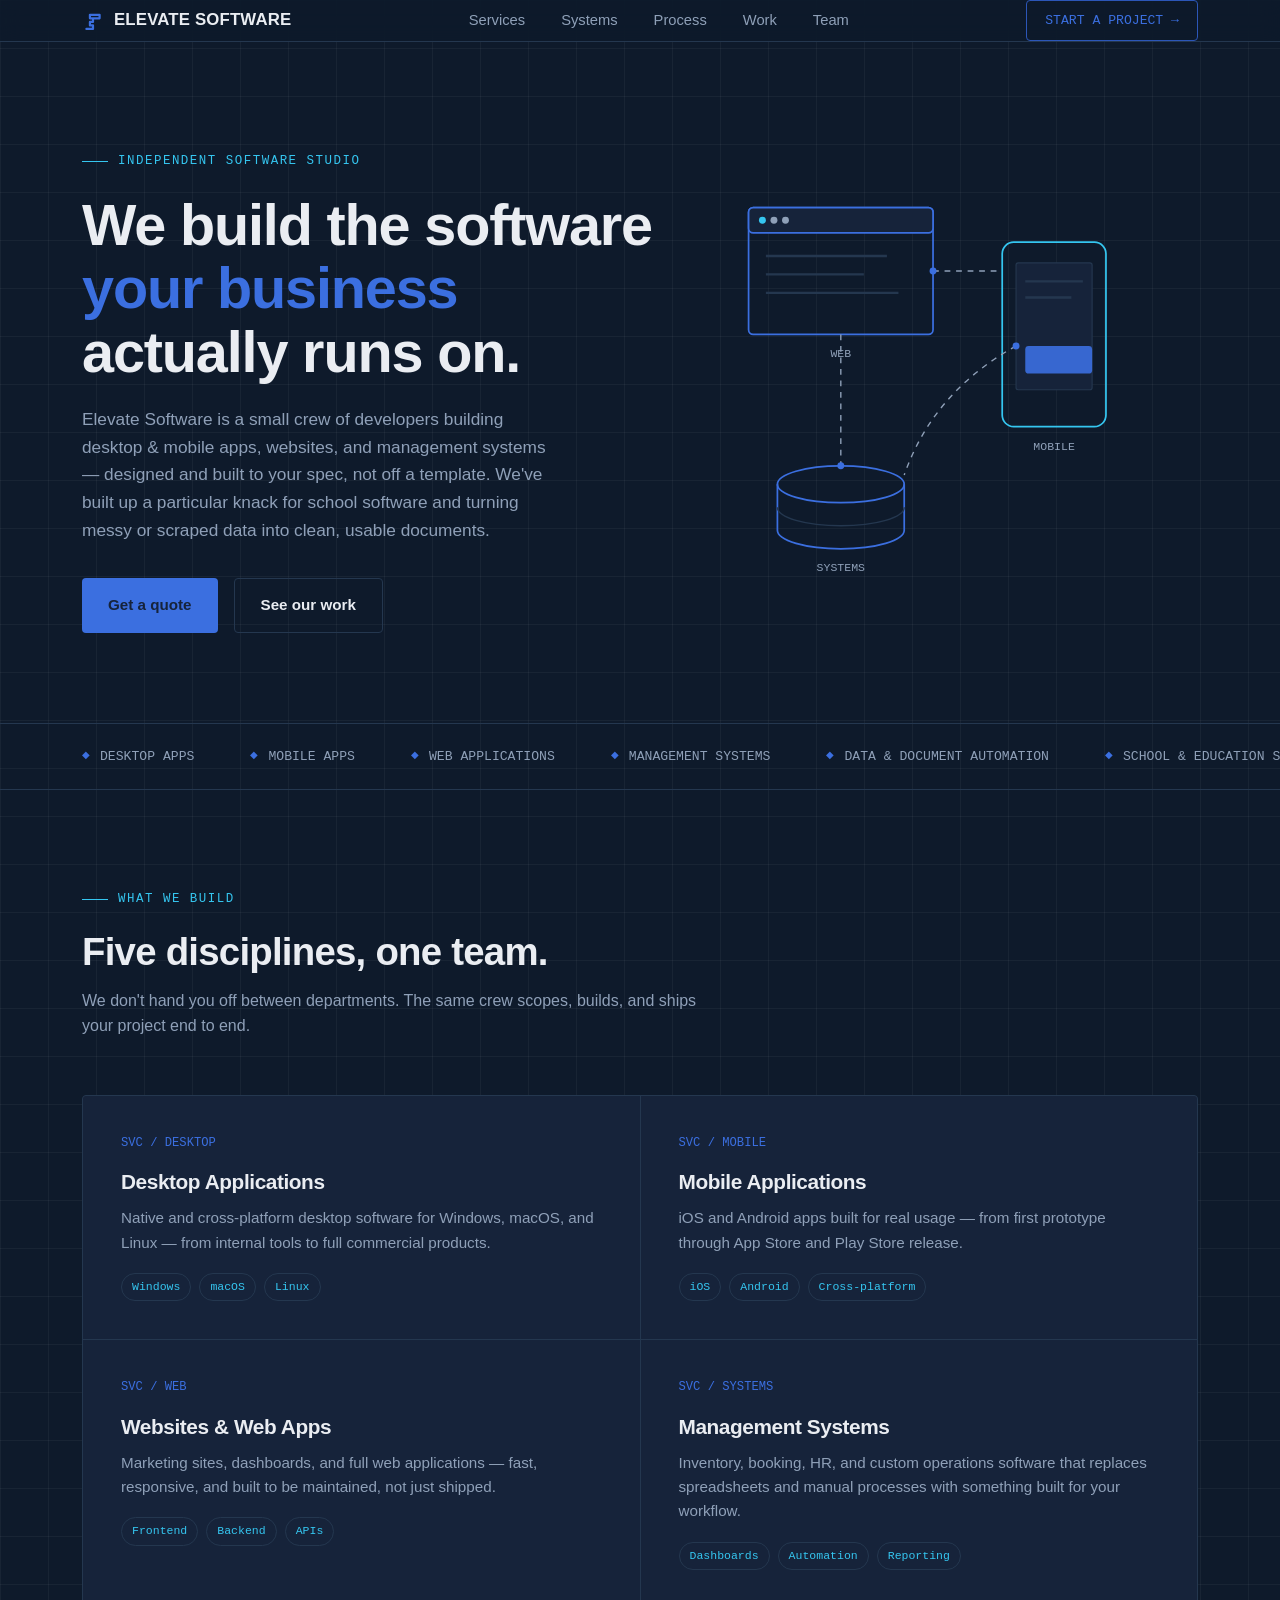
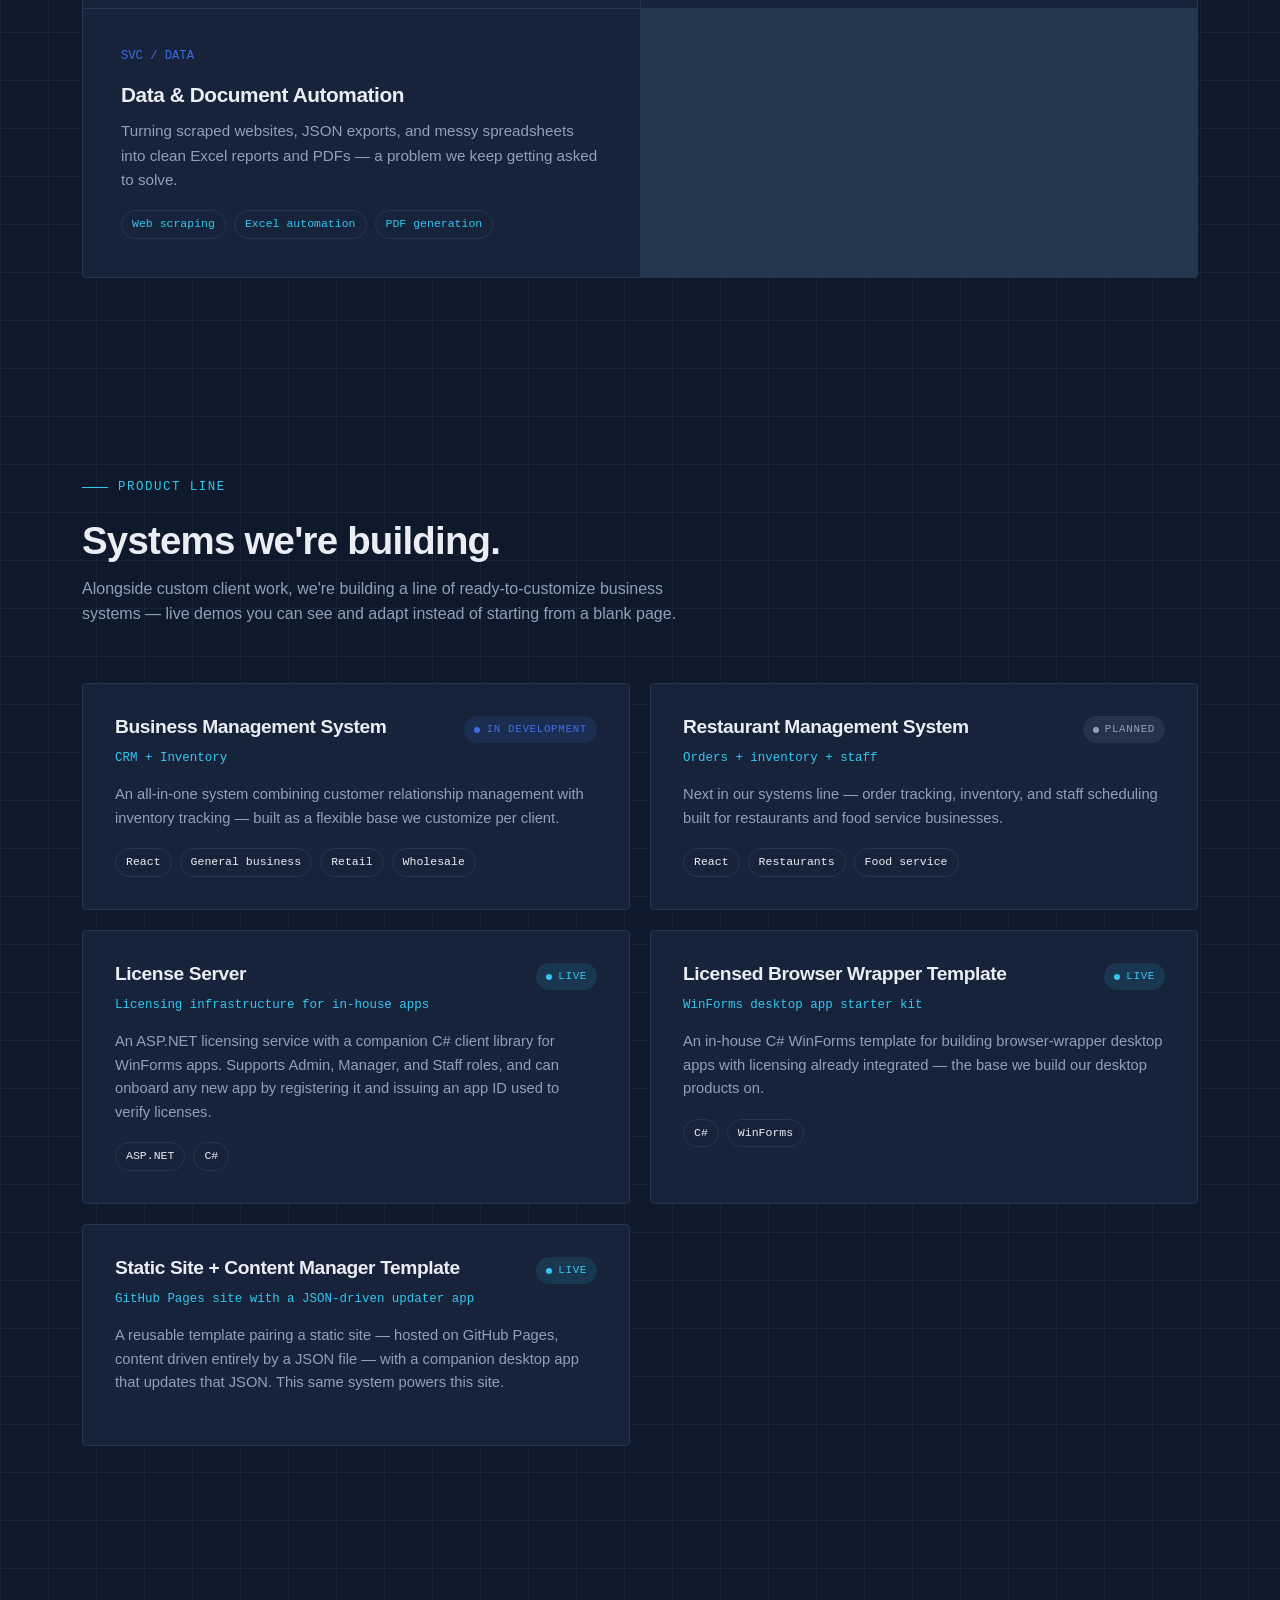
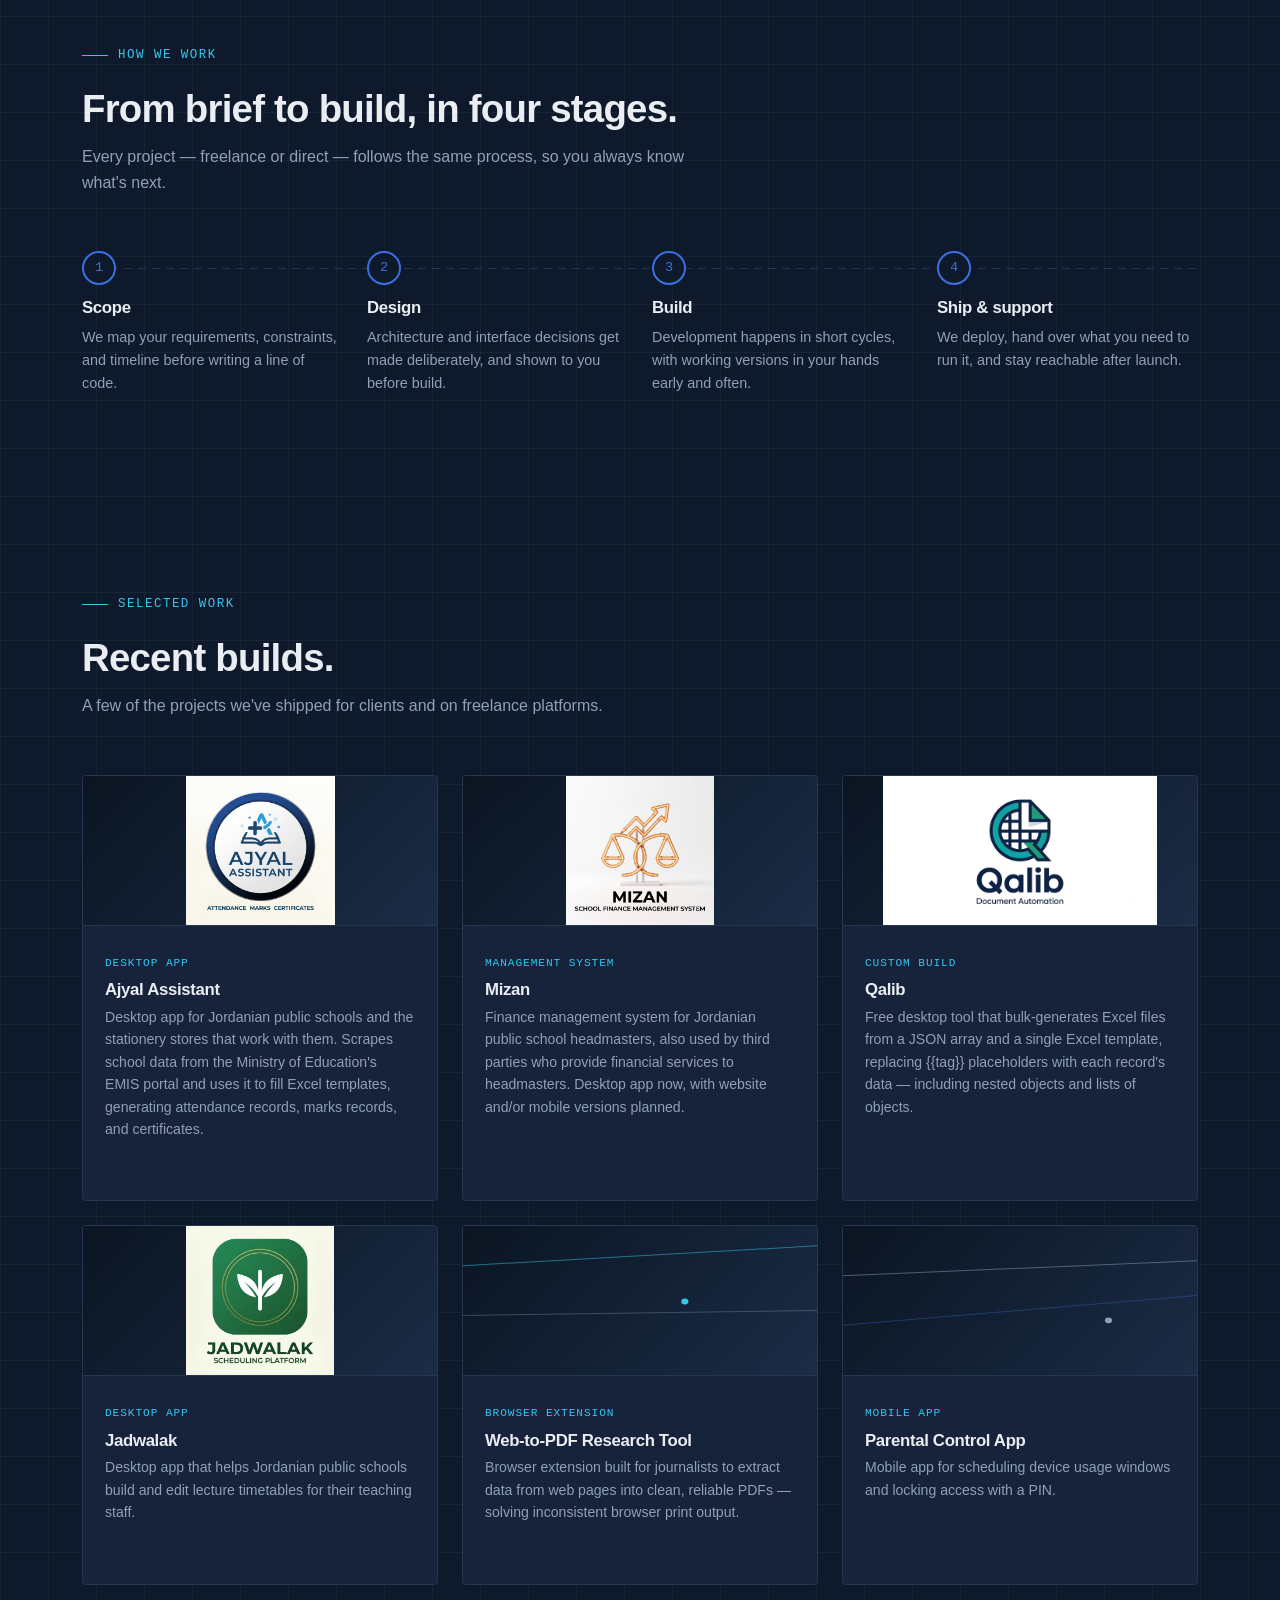
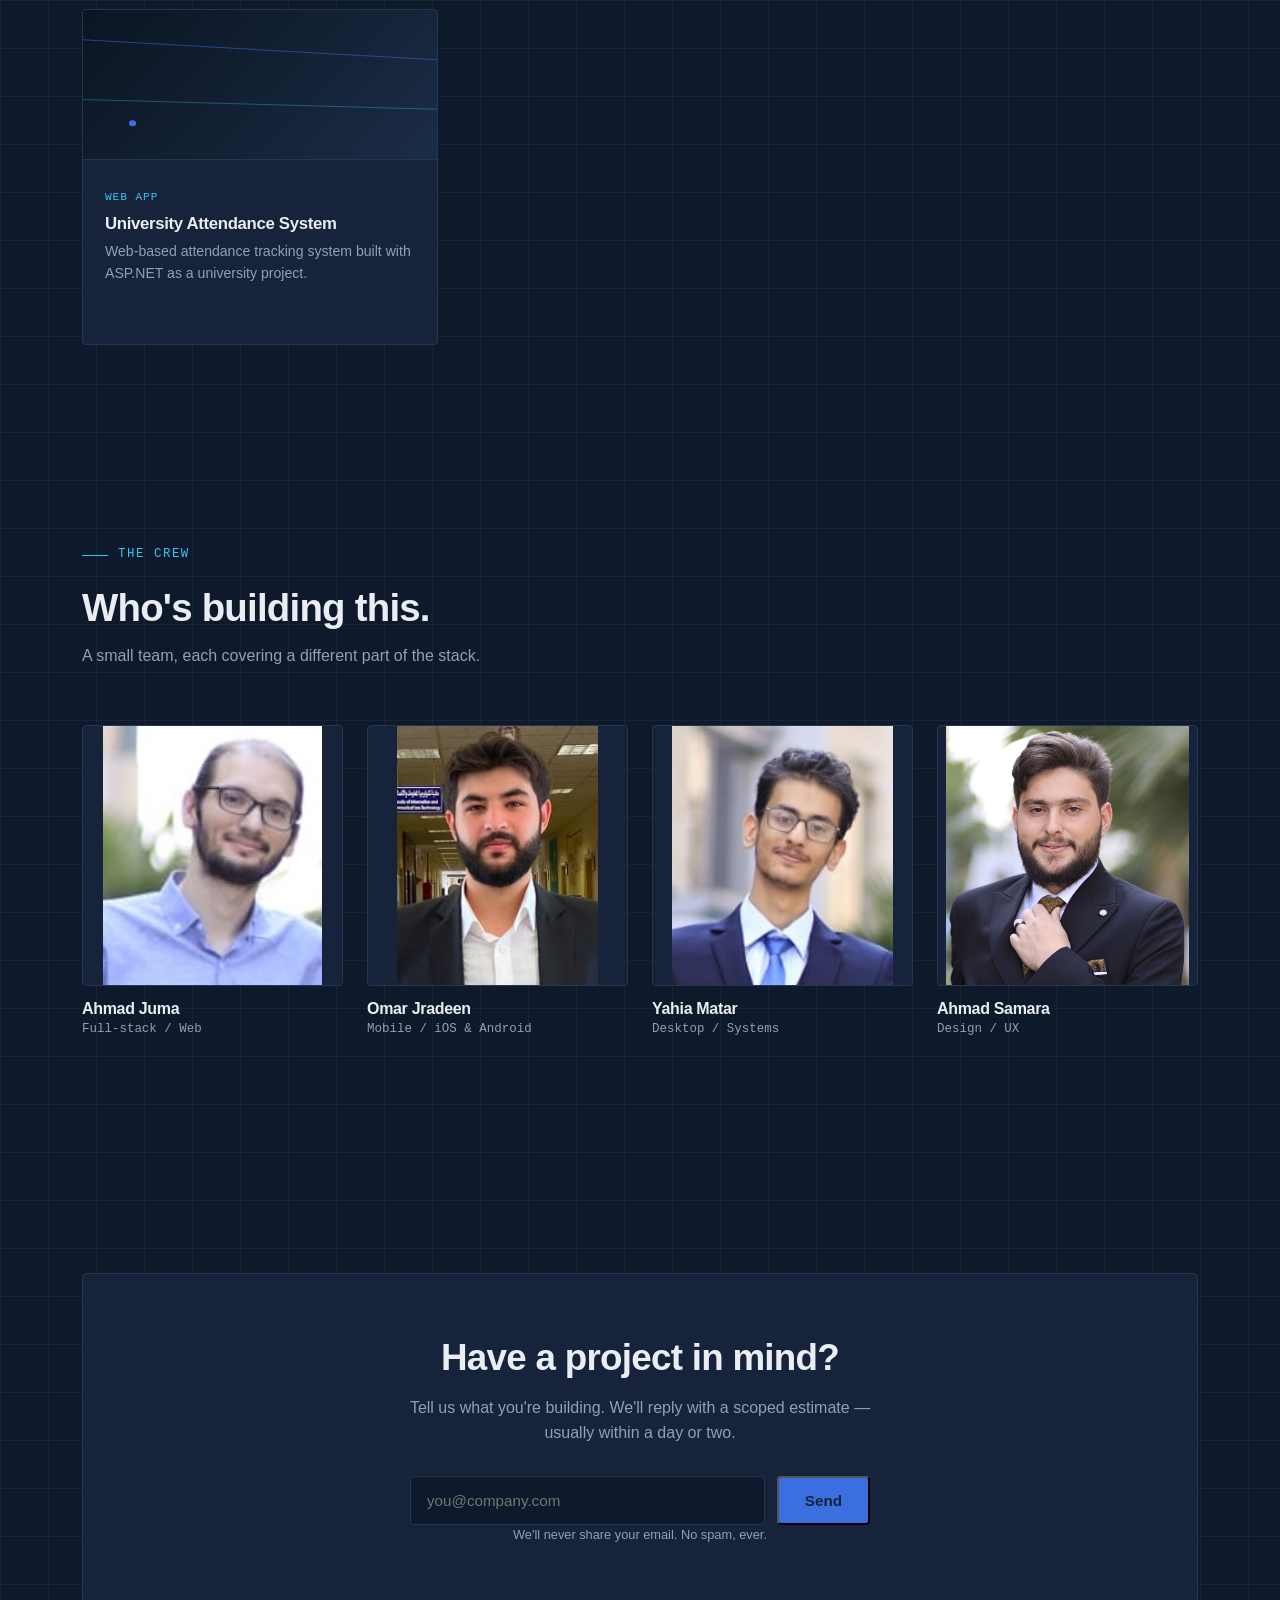
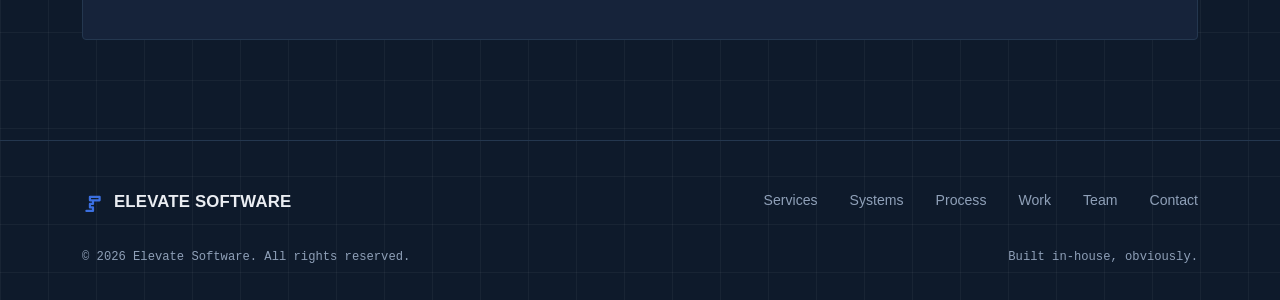
==== commit a76f63a5: "made it like steam store display video + images and add image magnify" ====
--- a/index.html
+++ b/index.html
@@ -60,7 +60,7 @@
         <rect x="262" y="78" width="66" height="110" rx="2" fill="#16233A" stroke="#24374F"/>
         <line x1="270" y1="94" x2="320" y2="94" stroke="#24374F" stroke-width="2"/>
         <line x1="270" y1="108" x2="310" y2="108" stroke="#24374F" stroke-width="2"/>
-        <rect x="270" y="150" width="50" height="24" rx="3" fill="#3B6FE0" opacity="0.9"/>
+        <rect x="270" y="150" width="58" height="24" rx="3" fill="#3B6FE0" opacity="0.9"/>
         <text x="295" y="240" text-anchor="middle" fill="#8FA0B8" font-family="JetBrains Mono, monospace" font-size="10">MOBILE</text>
 
         <!-- database -->
@@ -241,7 +241,15 @@
   </div>
 </div>
 
+<div class="lightbox-overlay" id="lightboxOverlay" aria-hidden="true">
+  <button class="lightbox-close" id="lightboxClose" aria-label="Close">✕</button>
+  <button class="lightbox-nav prev" id="lightboxPrev" aria-label="Previous image">‹</button>
+  <img class="lightbox-img" id="lightboxImg" src="" alt="">
+  <button class="lightbox-nav next" id="lightboxNext" aria-label="Next image">›</button>
+  <span class="lightbox-counter" id="lightboxCounter"></span>
+</div>
+
 <script src="app.js"></script>
 
 </body>
-</html>
+</html>
--- a/style.css
+++ b/style.css
@@ -13,6 +13,52 @@
     --radius: 4px;
   }
 
+  /* ---------- SCROLLBAR ---------- */
+
+  /* Modern Standard CSS (Firefox and future-proof browsers) */
+  * {
+    scrollbar-width: thin;
+    scrollbar-color: var(--blue) var(--bg-alt);
+  }
+
+  /* WebKit Browsers (Chrome, Edge, Safari, Opera) */
+
+  /* 1. Track container size */
+  ::-webkit-scrollbar {
+    width: 10px;
+    height: 10px;
+  }
+
+  /* 2. Track background (The background path the scrollbar moves along) */
+  ::-webkit-scrollbar-track {
+    background: var(--bg-alt);
+    border-left: 1px solid var(--line);
+  }
+
+  /* 3. Scrollbar Thumb (The draggable handle) */
+  ::-webkit-scrollbar-thumb {
+    background: var(--panel-hover);
+    border-radius: var(--radius);
+    border: 2px solid var(--bg-alt); /* Creates padding inside track */
+    transition: background 0.2s ease;
+  }
+
+  /* 4. Hover State (Turns accent blue when hovered) */
+  ::-webkit-scrollbar-thumb:hover {
+    background: var(--blue);
+  }
+
+  /* 5. Active/Dragging State (Brightens to cyan on click/drag) */
+  ::-webkit-scrollbar-thumb:active {
+    background: var(--cyan);
+  }
+
+  /* 6. Corner (Where horizontal & vertical scrollbars meet) */
+  ::-webkit-scrollbar-corner {
+    background: var(--bg-alt);
+  }
+
+  /* ---------- General ---------- */
   *{ box-sizing:border-box; margin:0; padding:0; }
 
   @media (prefers-reduced-motion: reduce){
@@ -403,7 +449,7 @@
     overflow:hidden;
   }
   .work-thumb svg{ position:absolute; inset:0; width:100%; height:100%; }
-  .work-thumb img{ position:absolute; inset:0; width:100%; height:100%; object-fit:cover; display:block; }
+  .work-thumb img{ position:absolute; inset:0; width:100%; height:100%; object-fit:contain; display:block; }
   .work-body{ padding: 22px; }
   .work-tag{
     font-family:'JetBrains Mono', monospace;
@@ -460,7 +506,7 @@
     position: relative;
     overflow: hidden;
   }
-  .team-avatar img{ position:absolute; inset:0; width:100%; height:100%; object-fit:cover; display:block; }
+  .team-avatar img{ position:absolute; inset:0; width:100%; height:100%; object-fit:contain; display:block; }
   .avatar-fallback{
     position:absolute; inset:0;
     display:flex; align-items:center; justify-content:center;
@@ -523,7 +569,7 @@
     gap: 24px;
     margin-bottom: 32px;
   }
-  .footer-links{ display:flex; gap:32px; font-size:0.88rem; color:var(--muted); }
+  .footer-links{ display:flex; gap:32px; font-size:0.88rem; color:var(--muted); flex-wrap: wrap;}
   .footer-links a{ transition: color 0.2s ease; }
   .footer-links a:hover{ color: var(--text); }
   .footer-bottom{
@@ -596,7 +642,12 @@
     margin-bottom: 24px;
     background: var(--bg-alt);
   }
-  .modal-media img{ width:100%; height:auto; display:block; }
+  .modal-media > img{
+    width:100%; height:auto; display:block;
+    cursor: zoom-in;
+    transition: opacity 0.2s ease;
+  }
+  .modal-media > img:hover{ opacity: 0.92; }
   .video-embed{
     position: relative;
     width: 100%;
@@ -610,9 +661,10 @@
     border: none;
     display:block;
   }
+
+  /* Unified carousel: video (if any) is slide 0, images follow — same
+     pattern as a storefront media gallery. */
   .modal-gallery{ background: none; }
-  .modal-gallery + .modal-gallery,
-  .video-embed + .modal-gallery{ margin-top: 16px; }
   .gallery-main{
     position: relative;
     width: 100%;
@@ -621,14 +673,22 @@
     overflow: hidden;
     background: var(--bg-alt);
   }
-  .gallery-main-img{
+  .gallery-slide{
     position: absolute;
     inset: 0;
-    width: 100%;
-    height: 100%;
-    object-fit: cover;
-    display: block;
+    opacity: 1;
     transition: opacity 0.15s ease;
+  }
+  .gallery-slide img{
+    width:100%; height:100%;
+    object-fit: contain;
+    display:block;
+    cursor: zoom-in;
+  }
+  .gallery-slide .video-embed{
+    position: relative;
+    width: 100%; height: 100%;
+    aspect-ratio: auto;
   }
   .gallery-nav{
     position: absolute;
@@ -641,6 +701,7 @@
     color: var(--text);
     font-size: 1.1rem;
     cursor: pointer;
+    z-index: 2;
     display:flex; align-items:center; justify-content:center;
     transition: background 0.2s ease, border-color 0.2s ease;
   }
@@ -650,6 +711,7 @@
   .gallery-counter{
     position: absolute;
     bottom: 10px; right: 10px;
+    z-index: 2;
     font-family:'JetBrains Mono', monospace;
     font-size: 0.72rem;
     color: var(--text);
@@ -666,6 +728,7 @@
     padding-bottom: 2px;
   }
   .gallery-thumb{
+    position: relative;
     flex-shrink: 0;
     width: 56px; height: 56px;
     border-radius: 4px;
@@ -677,9 +740,17 @@
     opacity: 0.65;
     transition: opacity 0.2s ease, border-color 0.2s ease;
   }
-  .gallery-thumb img{ width:100%; height:100%; object-fit:cover; display:block; }
+  .gallery-thumb img{ width:100%; height:100%; object-fit:contain; display:block; }
   .gallery-thumb:hover{ opacity: 1; }
   .gallery-thumb.active{ opacity: 1; border-color: var(--blue); }
+  .gallery-thumb-play{
+    position: absolute;
+    inset: 0;
+    display:flex; align-items:center; justify-content:center;
+    background: rgba(6,11,19,0.4);
+    color: #fff;
+    font-size: 0.85rem;
+  }
   .gallery-broken{
     display:flex; align-items:center; justify-content:center;
     height: 100%; min-height: 120px;
@@ -687,6 +758,58 @@
     font-size: 0.82rem;
     background: var(--bg-alt);
   }
+
+  /* ---------- LIGHTBOX (expanded image view) ---------- */
+  .lightbox-overlay{
+    position: fixed;
+    inset: 0;
+    z-index: 200;
+    display:flex; align-items:center; justify-content:center;
+    background: rgba(4,8,14,0.94);
+    padding: 40px;
+    opacity: 0;
+    visibility: hidden;
+    transition: opacity 0.25s ease, visibility 0s linear 0.25s;
+  }
+  .lightbox-overlay.open{
+    opacity: 1;
+    visibility: visible;
+    transition: opacity 0.25s ease, visibility 0s linear 0s;
+  }
+  .lightbox-img{
+    max-width: 92vw;
+    max-height: 88vh;
+    object-fit: contain;
+    border-radius: 4px;
+    box-shadow: 0 24px 60px rgba(0,0,0,0.5);
+  }
+  .lightbox-close, .lightbox-nav{
+    position: fixed;
+    border-radius: 50%;
+    border: 1px solid var(--line);
+    background: var(--panel);
+    color: var(--text);
+    cursor: pointer;
+    display:flex; align-items:center; justify-content:center;
+    transition: background 0.2s ease;
+  }
+  .lightbox-close:hover, .lightbox-nav:hover{ background: var(--panel-hover); }
+  .lightbox-close{ top: 24px; right: 24px; width: 40px; height: 40px; font-size: 1.1rem; }
+  .lightbox-nav{ top: 50%; transform: translateY(-50%); width: 46px; height: 46px; font-size: 1.4rem; }
+  .lightbox-nav.prev{ left: 24px; }
+  .lightbox-nav.next{ right: 24px; }
+  .lightbox-counter{
+    position: fixed;
+    bottom: 24px; left: 50%;
+    transform: translateX(-50%);
+    font-family:'JetBrains Mono', monospace;
+    font-size: 0.8rem;
+    color: var(--text);
+    background: var(--panel);
+    border: 1px solid var(--line);
+    padding: 6px 14px;
+    border-radius: 20px;
+  }
   .modal-eyebrow{
     font-family:'JetBrains Mono', monospace;
     font-size: 0.76rem;
@@ -697,6 +820,14 @@
     display:block;
   }
   .modal-body h2{ font-size: 1.5rem; margin-bottom: 14px; padding-right: 30px; }
+  .modal-client{
+    font-family:'JetBrains Mono', monospace;
+    font-size: 0.8rem;
+    color: var(--muted);
+    margin-bottom: 16px !important;
+  }
+  .modal-client a{ color: var(--blue); transition: color 0.2s ease; }
+  .modal-client a:hover{ color: var(--cyan); }
   .modal-body p{ color: var(--muted); font-size: 0.96rem; margin-bottom: 20px; }
   .modal-highlights{ list-style:none; margin-bottom: 24px; }
   .modal-highlights li{
@@ -724,7 +855,7 @@
     overflow: hidden;
     flex-shrink: 0;
   }
-  .modal-avatar img{ position:absolute; inset:0; width:100%; height:100%; object-fit:cover; }
+  .modal-avatar img{ position:absolute; inset:0; width:100%; height:100%; object-fit:contain; }
   .modal-avatar .avatar-fallback{ font-size: 1.2rem; }
   .modal-links{ display:flex; gap: 10px; flex-wrap: wrap; }
   .modal-links a{
@@ -759,4 +890,9 @@
     .cta-form{ flex-direction:column; }
     .modal{ padding: 28px 20px; max-height: 90vh; }
     .modal-close{ top: 12px; right: 12px; }
-  }
+    .lightbox-overlay{ padding: 16px; }
+    .lightbox-close{ top: 12px; right: 12px; width: 36px; height: 36px; }
+    .lightbox-nav{ width: 38px; height: 38px; font-size: 1.2rem; }
+    .lightbox-nav.prev{ left: 8px; }
+    .lightbox-nav.next{ right: 8px; }
+  }
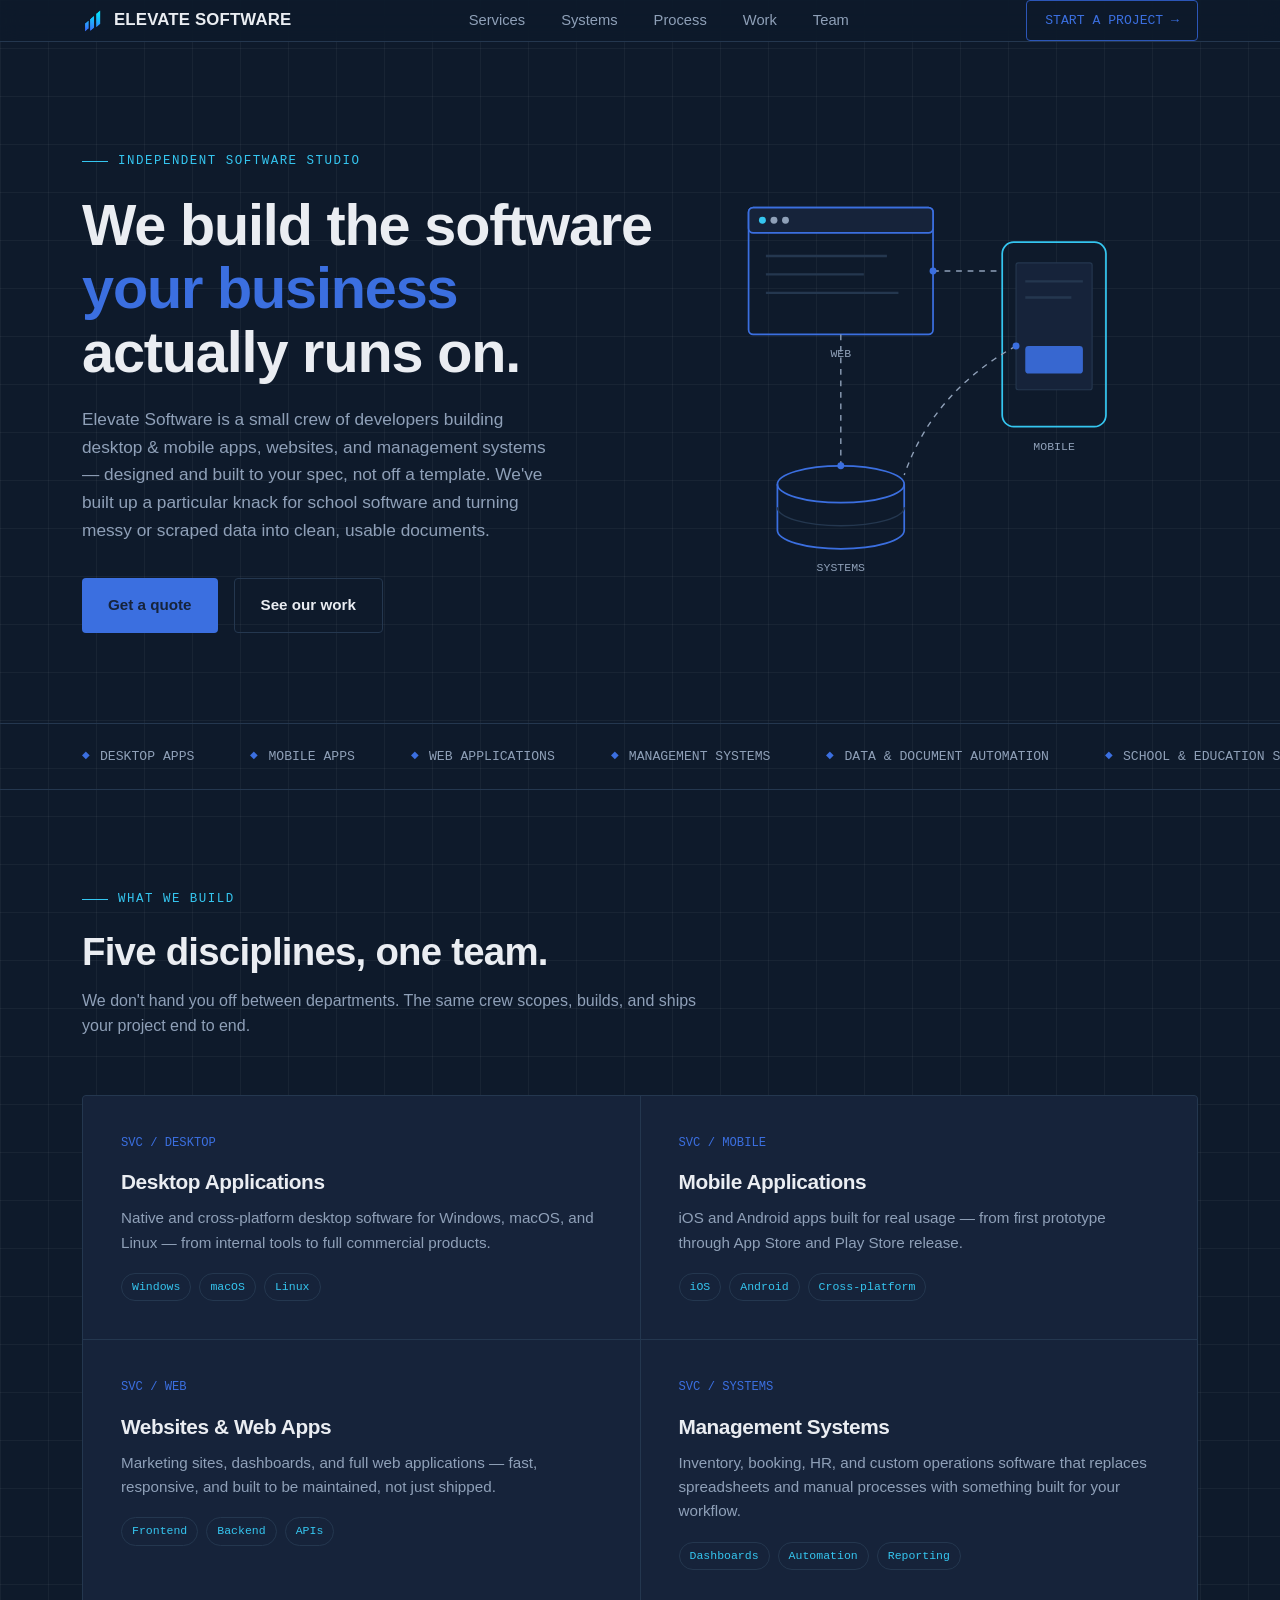
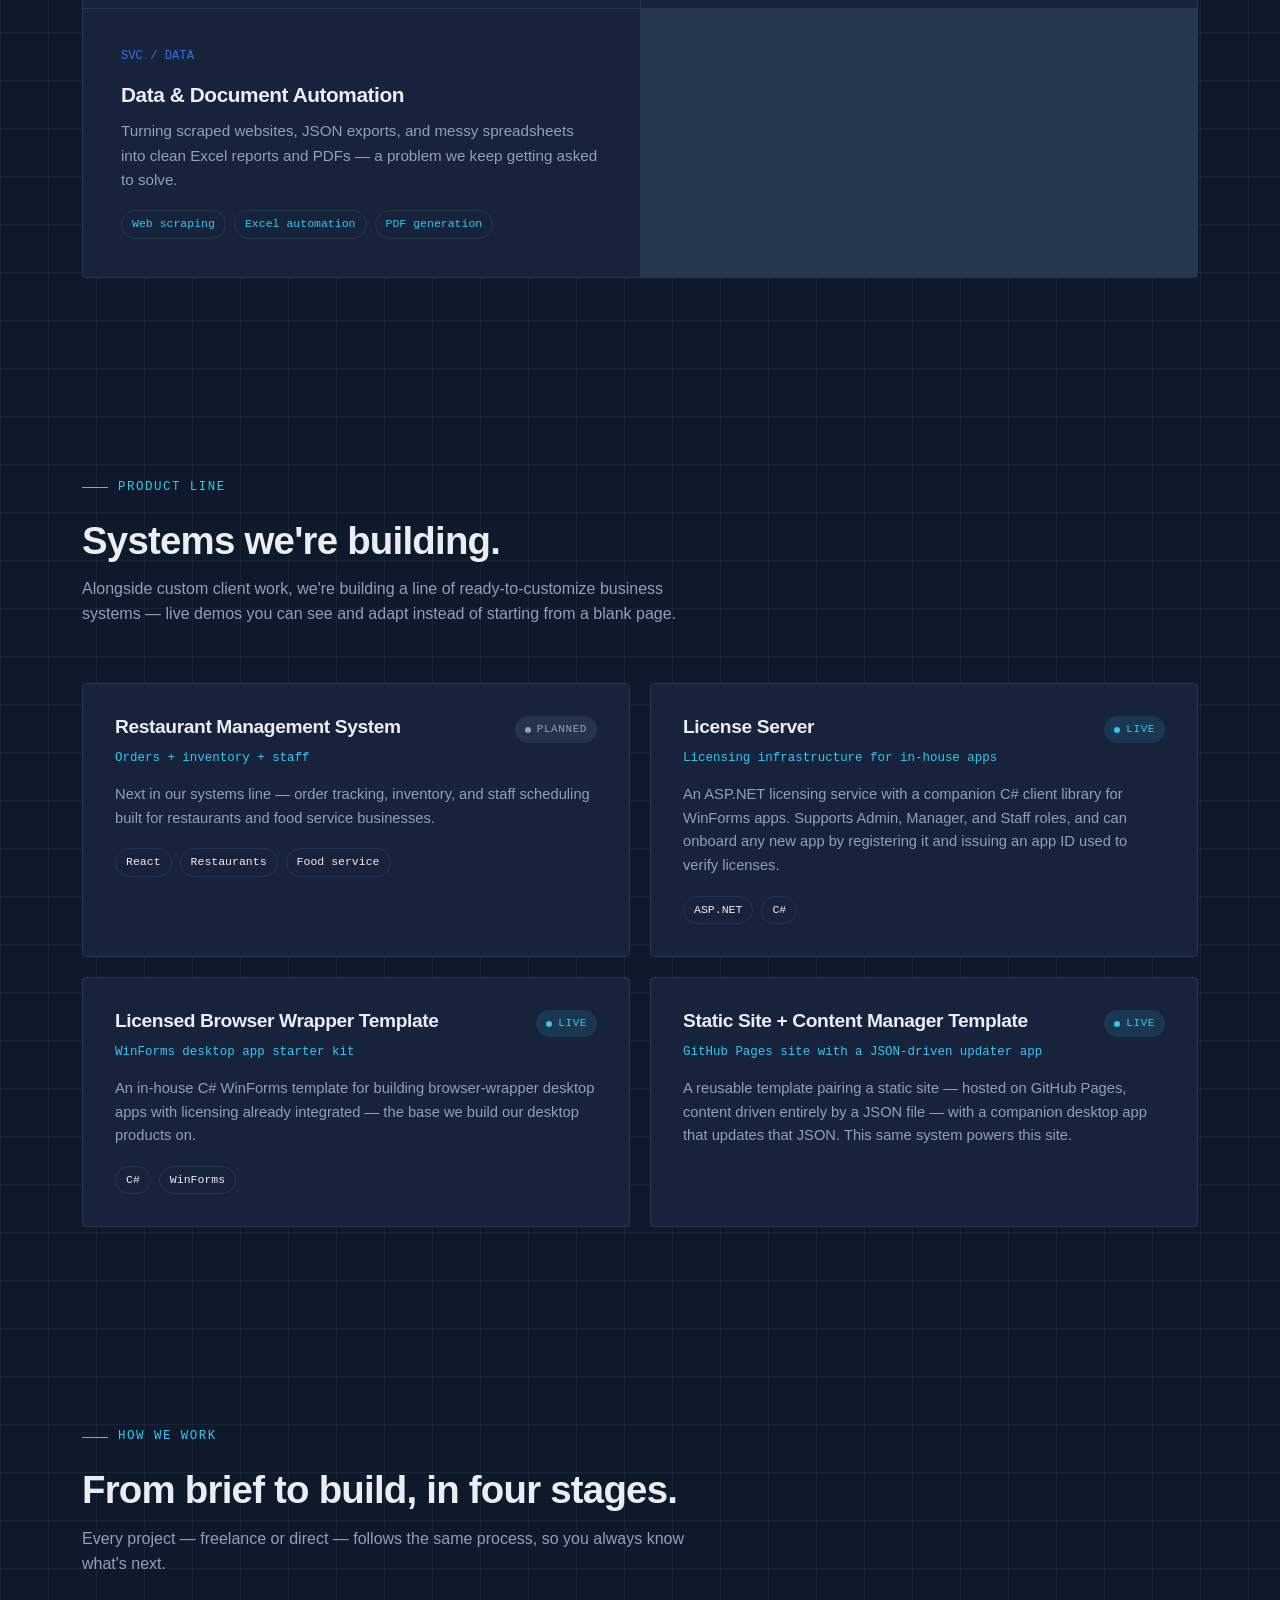
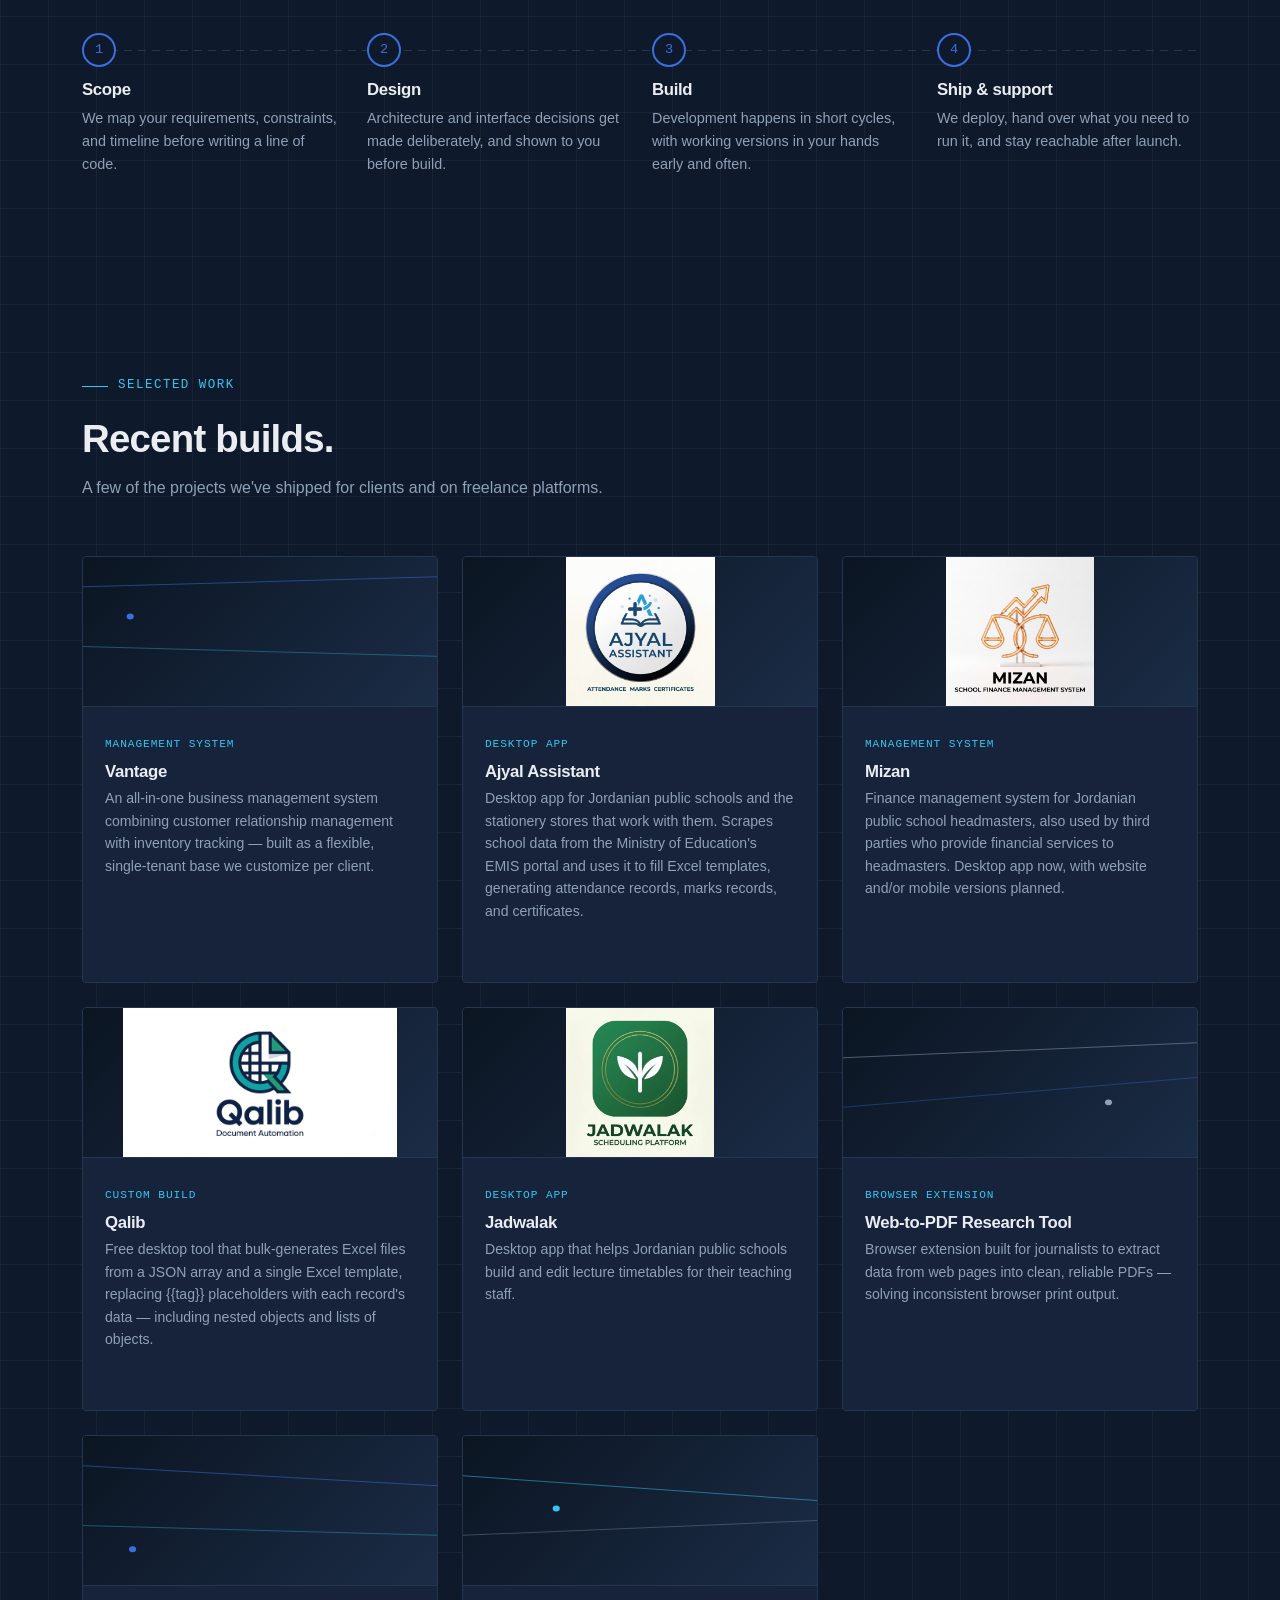
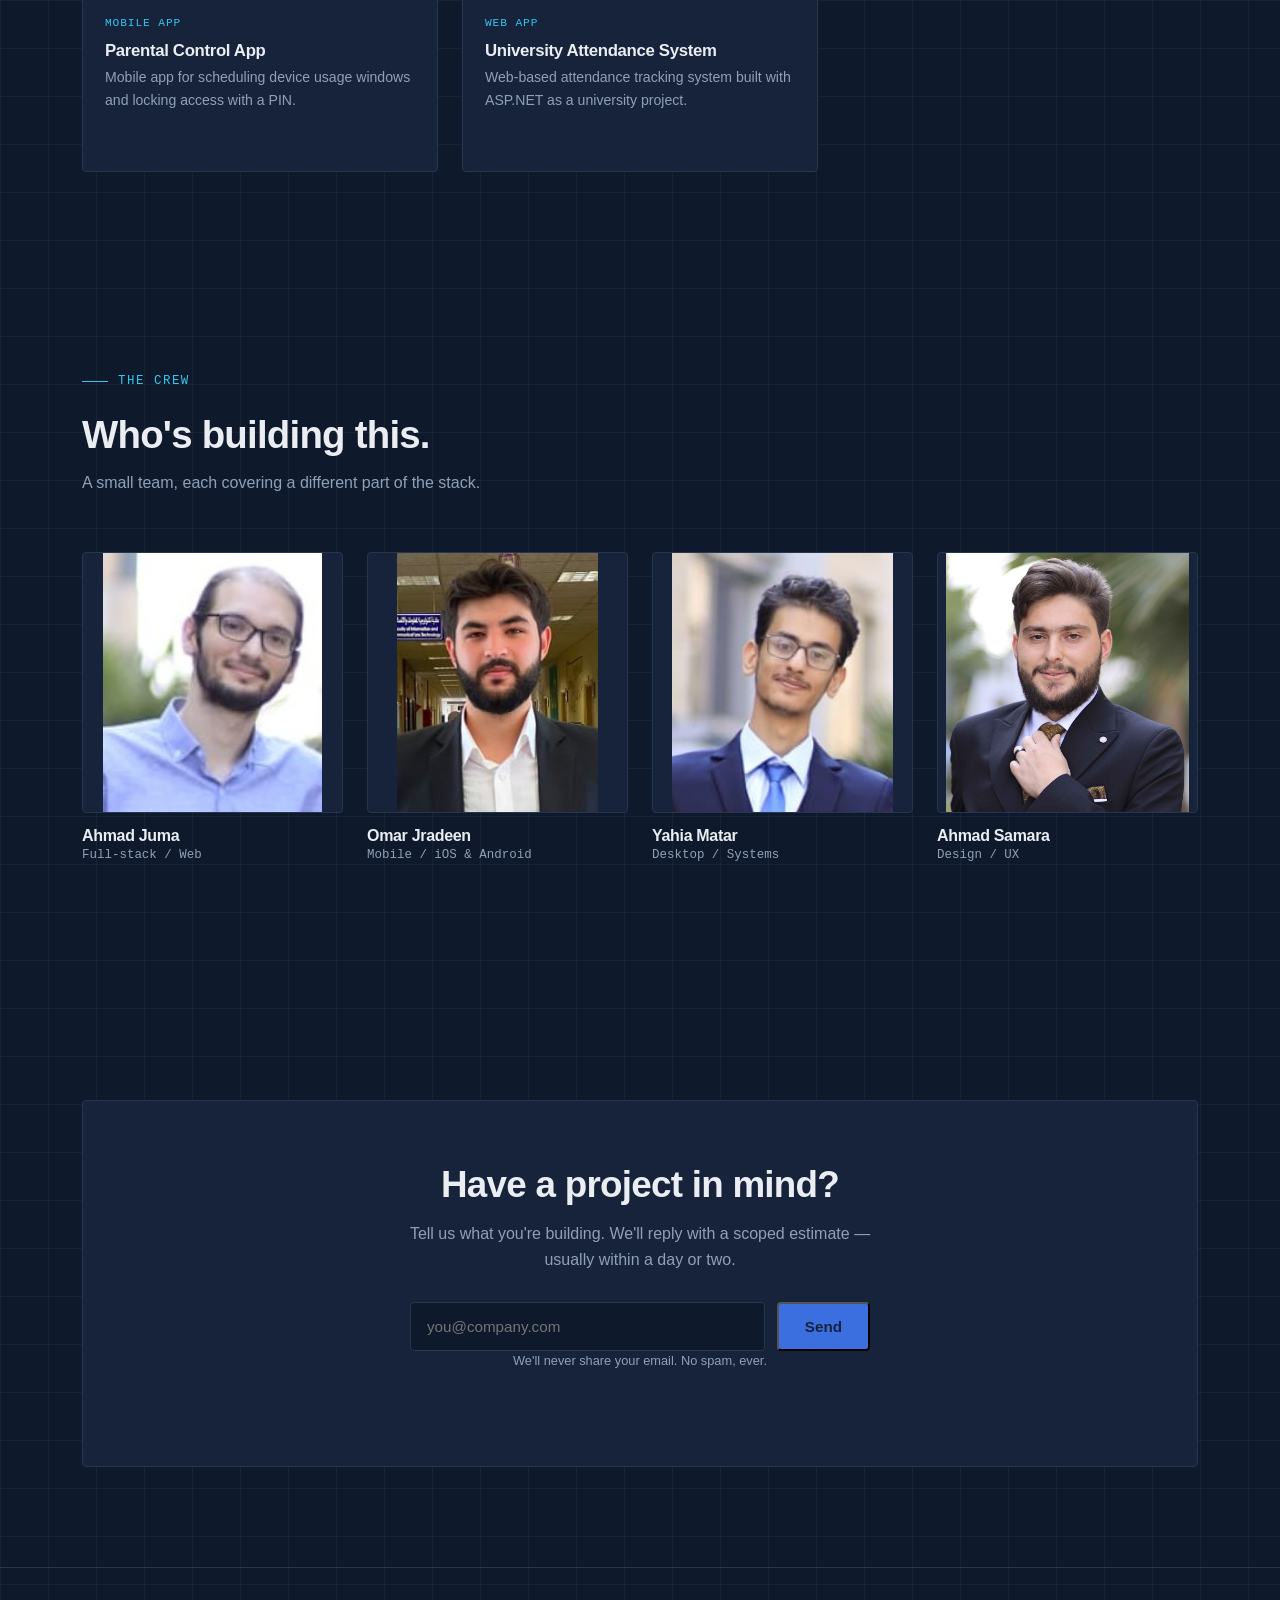
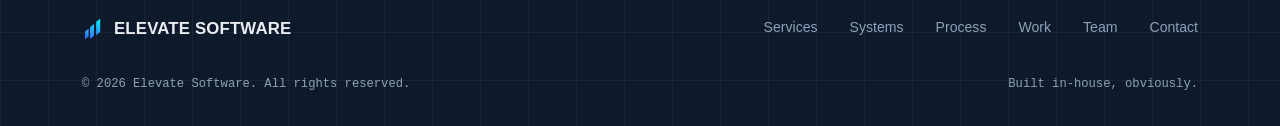
==== commit df706659: "changed the logo and moved Vantage to recent builds" ====
--- a/index.html
+++ b/index.html
@@ -10,7 +10,7 @@
 
 <header>
   <nav class="wrap">
-    <div class="logo"><span class="mark"><svg viewBox="0 0 100 100" xmlns="http://www.w3.org/2000/svg" aria-hidden="true"><path d="M20 86 H50 V70 H36 V54 H50 V38 H36 V22 H80 V38 H50" stroke="#3B6FE0" stroke-width="10" fill="none" stroke-linecap="round" stroke-linejoin="round"/></svg></span>ELEVATE SOFTWARE</div>
+    <div class="logo"><span class="mark"><img src="assets/logo.png" alt="Elevate Software logo"></span>ELEVATE SOFTWARE</div>
     <div class="nav-links">
       <a href="#services">Services</a>
       <a href="#systems">Systems</a>
@@ -60,7 +60,7 @@
         <rect x="262" y="78" width="66" height="110" rx="2" fill="#16233A" stroke="#24374F"/>
         <line x1="270" y1="94" x2="320" y2="94" stroke="#24374F" stroke-width="2"/>
         <line x1="270" y1="108" x2="310" y2="108" stroke="#24374F" stroke-width="2"/>
-        <rect x="270" y="150" width="58" height="24" rx="3" fill="#3B6FE0" opacity="0.9"/>
+        <rect x="270" y="150" width="50" height="24" rx="3" fill="#3B6FE0" opacity="0.9"/>
         <text x="295" y="240" text-anchor="middle" fill="#8FA0B8" font-family="JetBrains Mono, monospace" font-size="10">MOBILE</text>
 
         <!-- database -->
@@ -217,7 +217,7 @@
 <footer>
   <div class="wrap">
     <div class="footer-grid">
-      <div class="logo"><span class="mark"><svg viewBox="0 0 100 100" xmlns="http://www.w3.org/2000/svg" aria-hidden="true"><path d="M20 86 H50 V70 H36 V54 H50 V38 H36 V22 H80 V38 H50" stroke="#3B6FE0" stroke-width="10" fill="none" stroke-linecap="round" stroke-linejoin="round"/></svg></span>ELEVATE SOFTWARE</div>
+      <div class="logo"><span class="mark"><img src="assets/logo.png" alt="Elevate Software logo"></span>ELEVATE SOFTWARE</div>
       <div class="footer-links">
         <a href="#services">Services</a>
         <a href="#systems">Systems</a>
--- a/style.css
+++ b/style.css
@@ -129,7 +129,7 @@
     align-items:center;
     justify-content:center;
   }
-  .logo .mark svg{ width:100%; height:100%; display:block; }
+  .logo .mark svg, .logo .mark img{ width:100%; height:100%; display:block; object-fit:contain; }
   .nav-links{
     display:flex;
     gap: 36px;
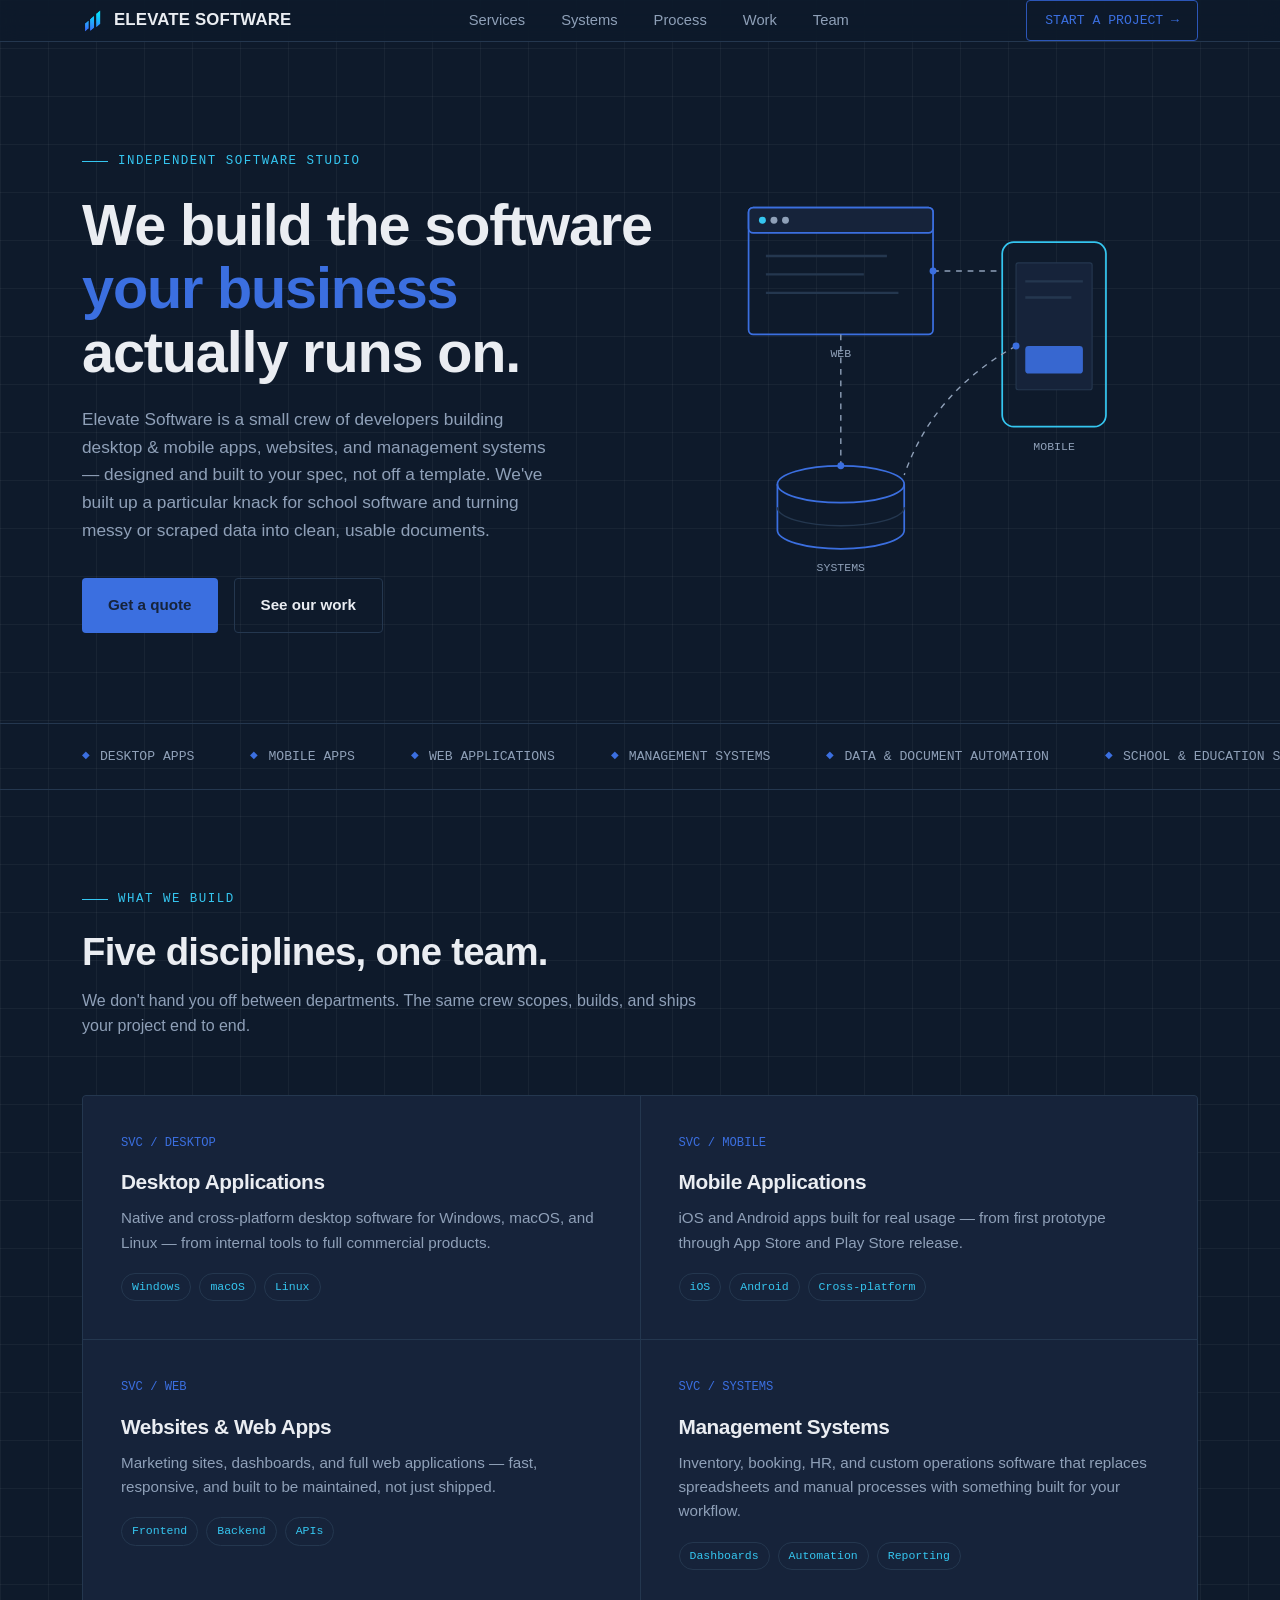
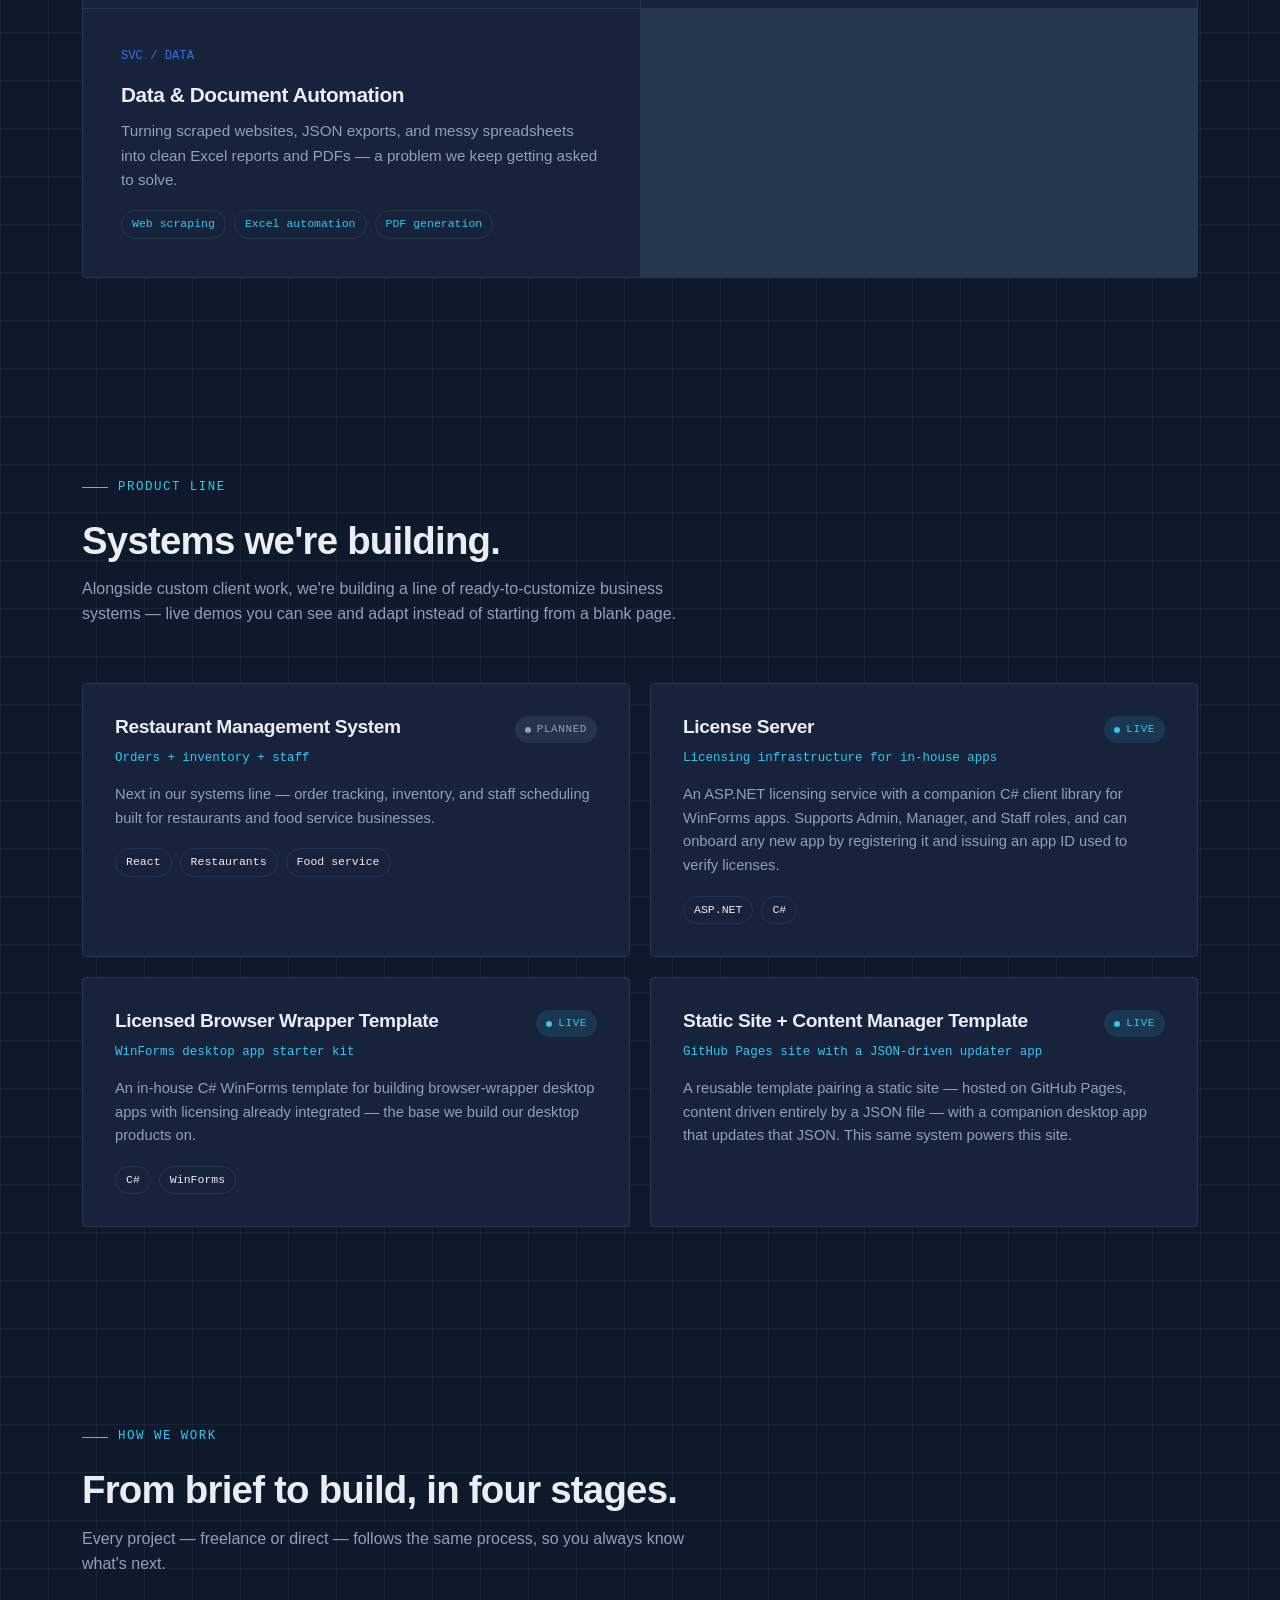
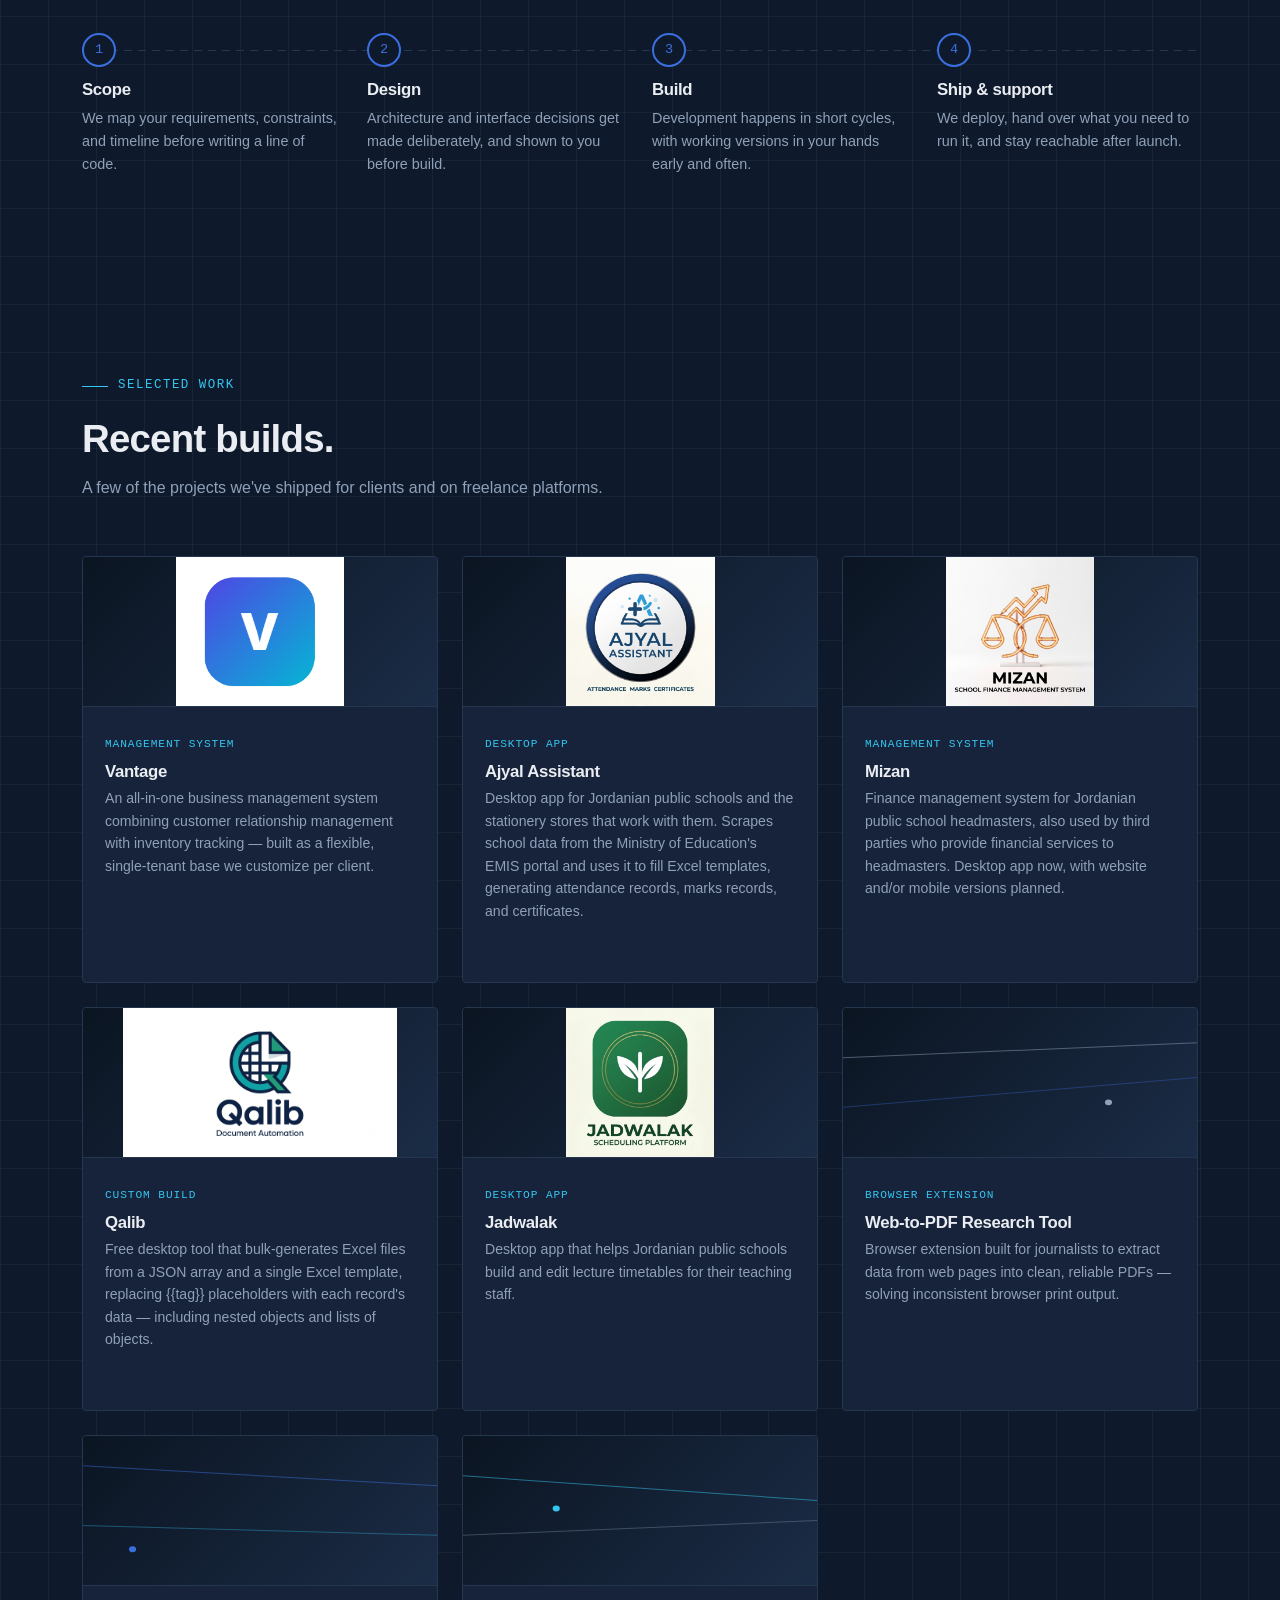
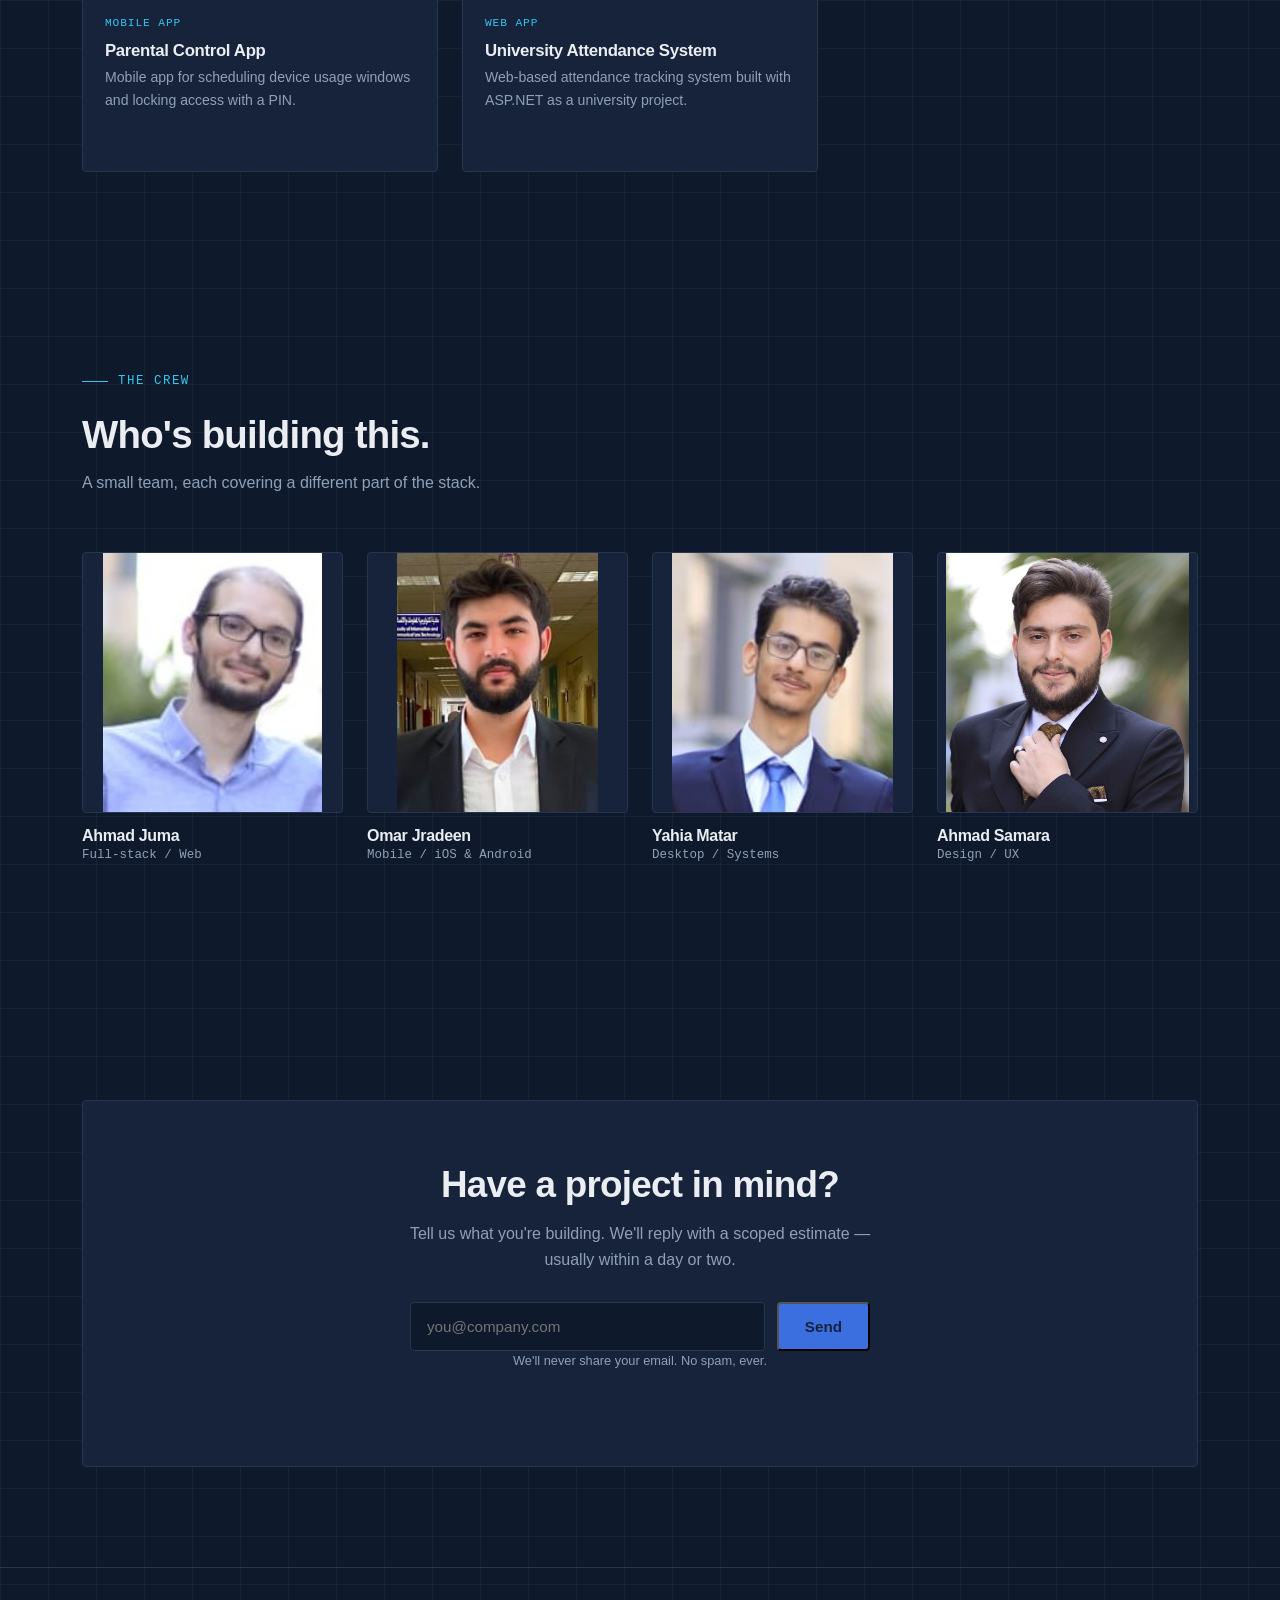
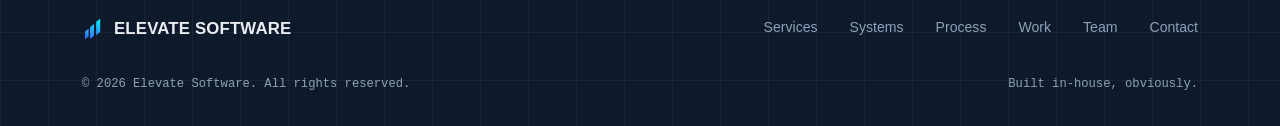
==== commit d2defd83: "made it contain the apps them selfs with the updates xmls" ====
--- a/index.html
+++ b/index.html
@@ -4,6 +4,7 @@
 <meta charset="UTF-8">
 <meta name="viewport" content="width=device-width, initial-scale=1.0">
 <title>Elevate Software — Software, Built to Spec</title>
+<link rel="icon" href="assets/favicon.ico" type="image/x-icon">
 <link rel="stylesheet" href="style.css">
 </head>
 <body>
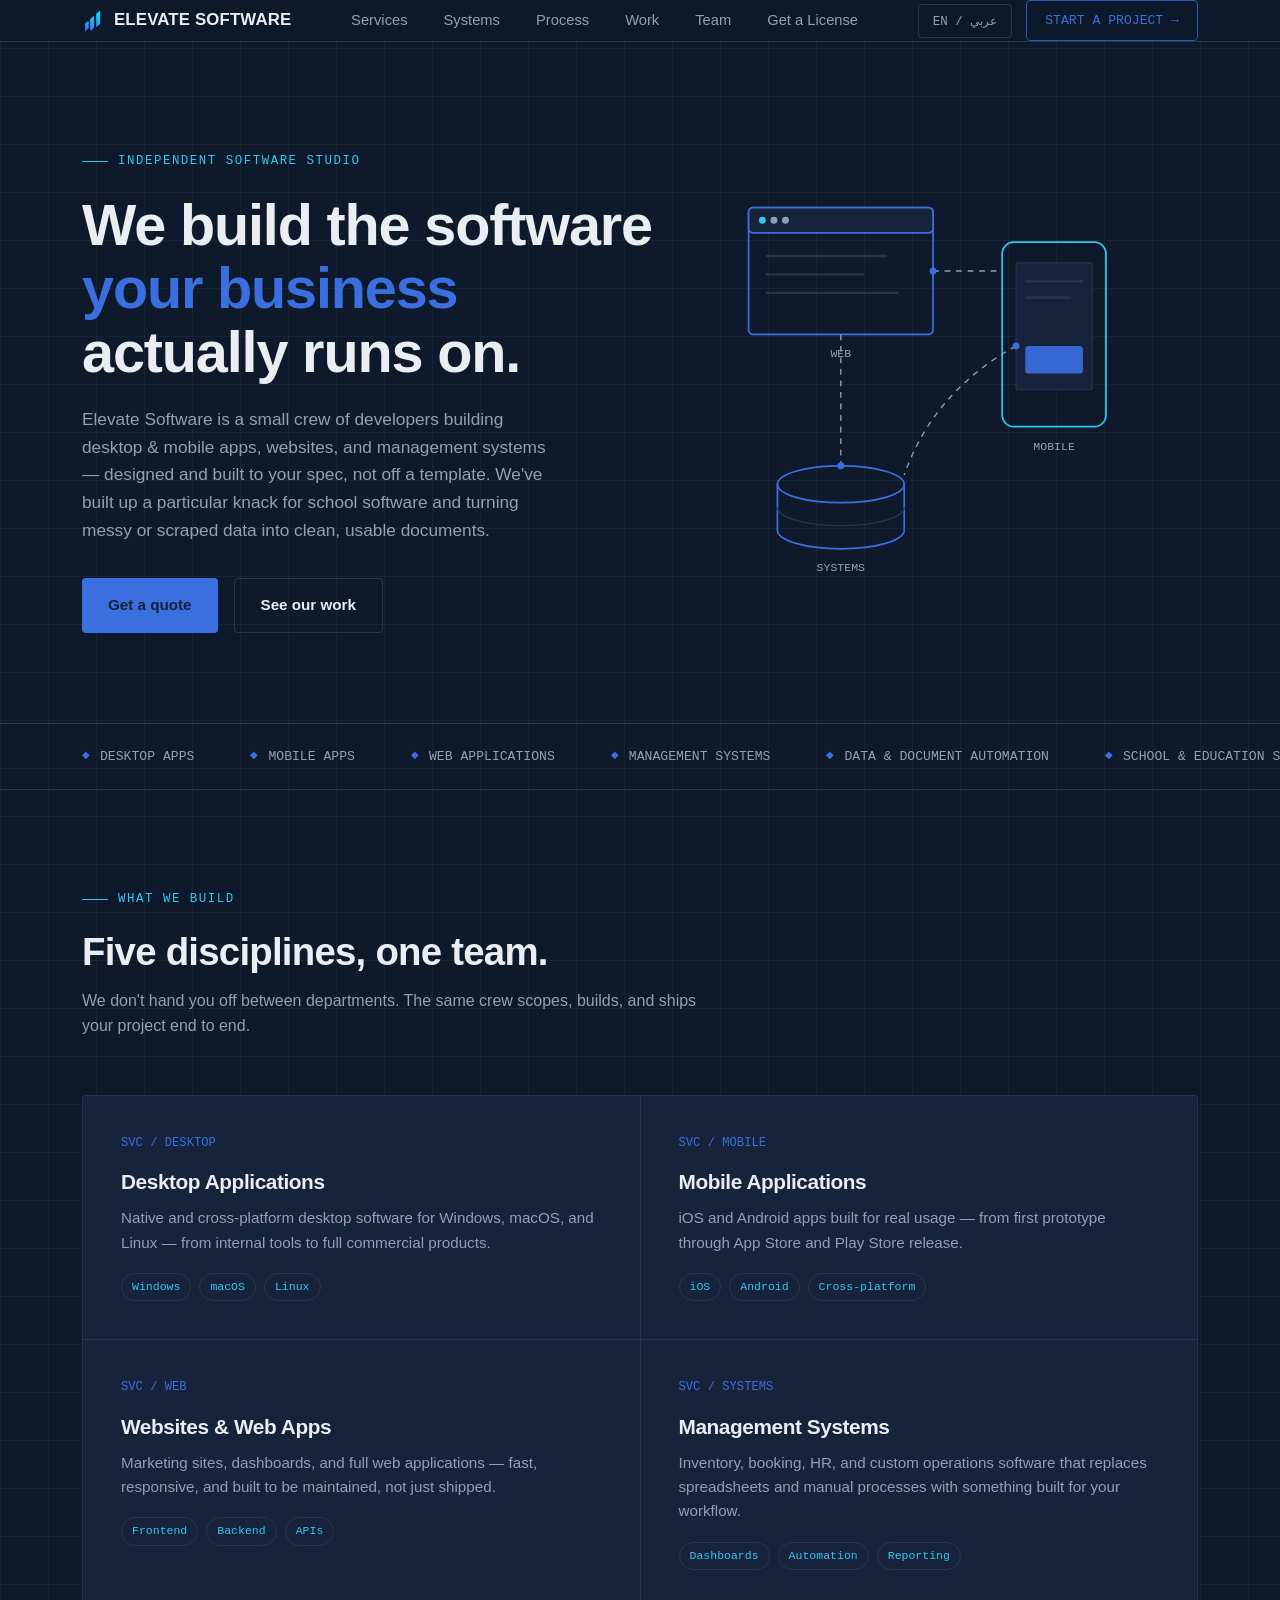
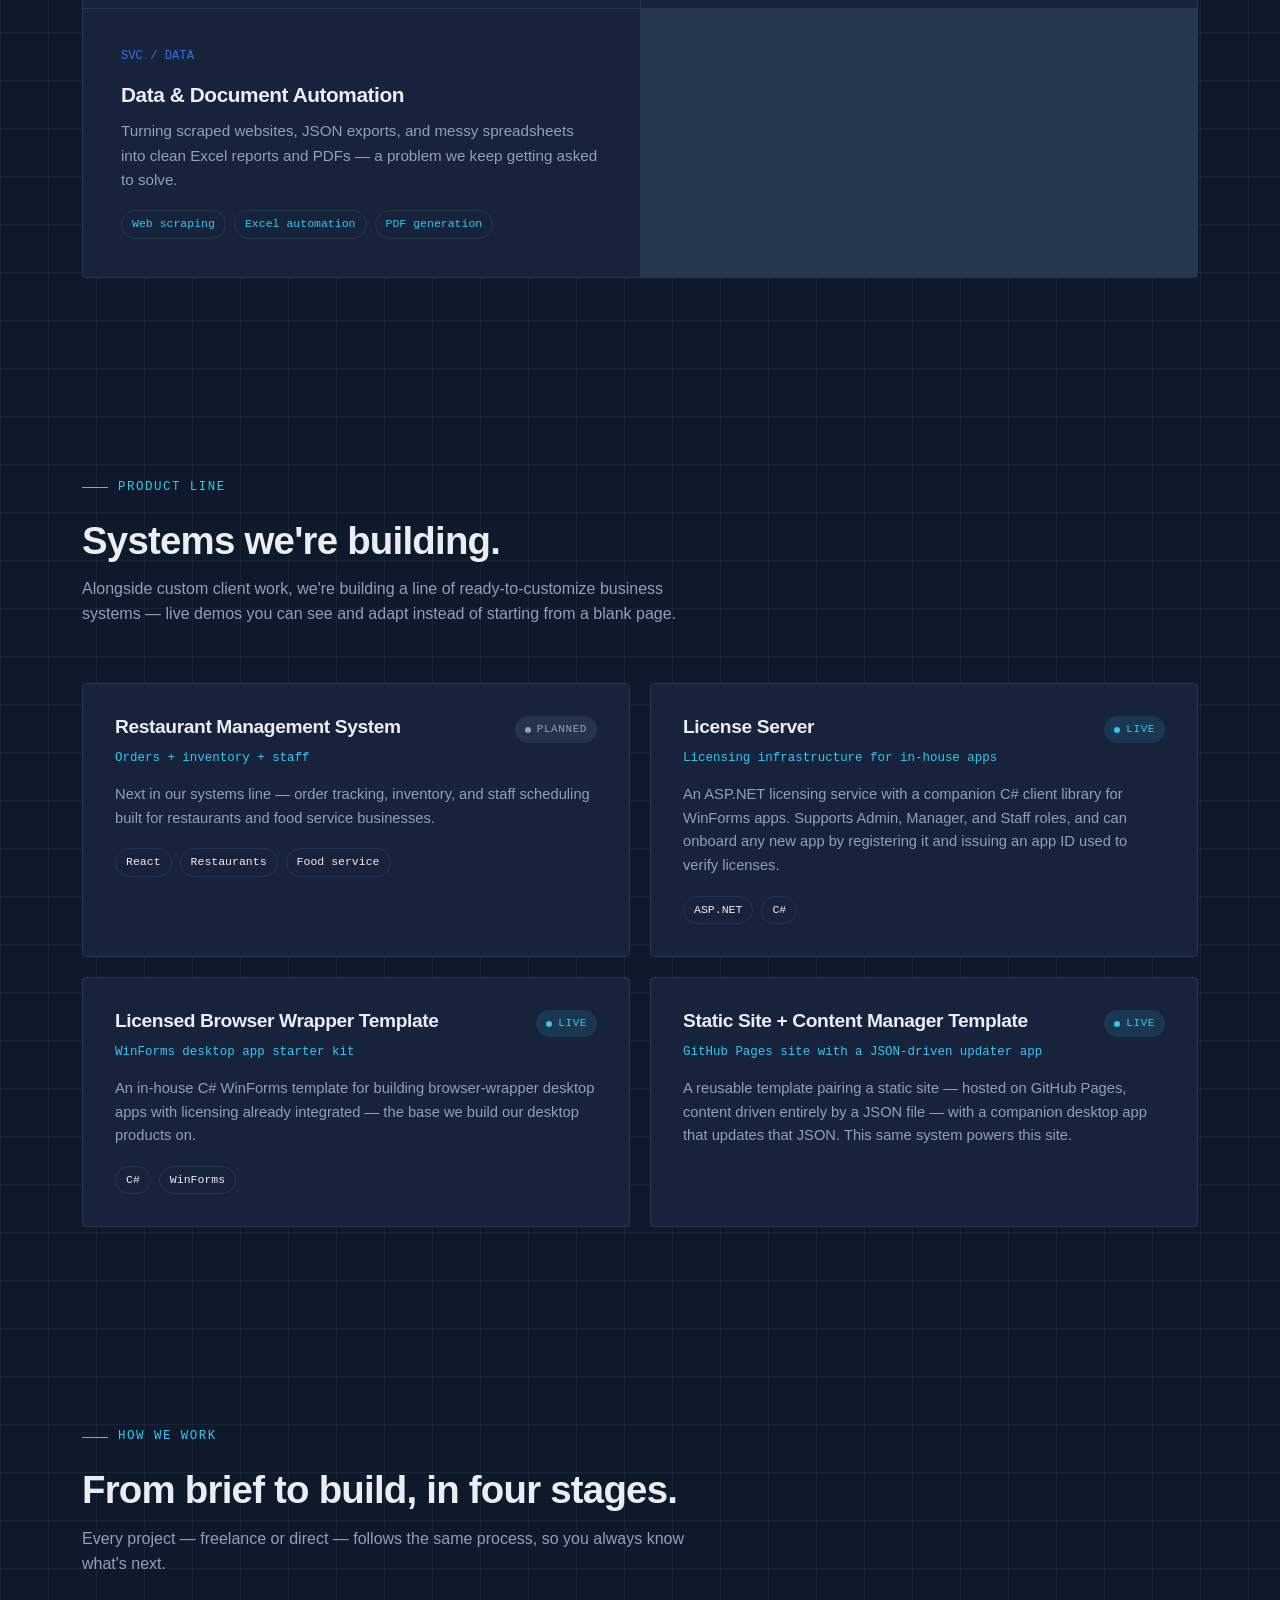
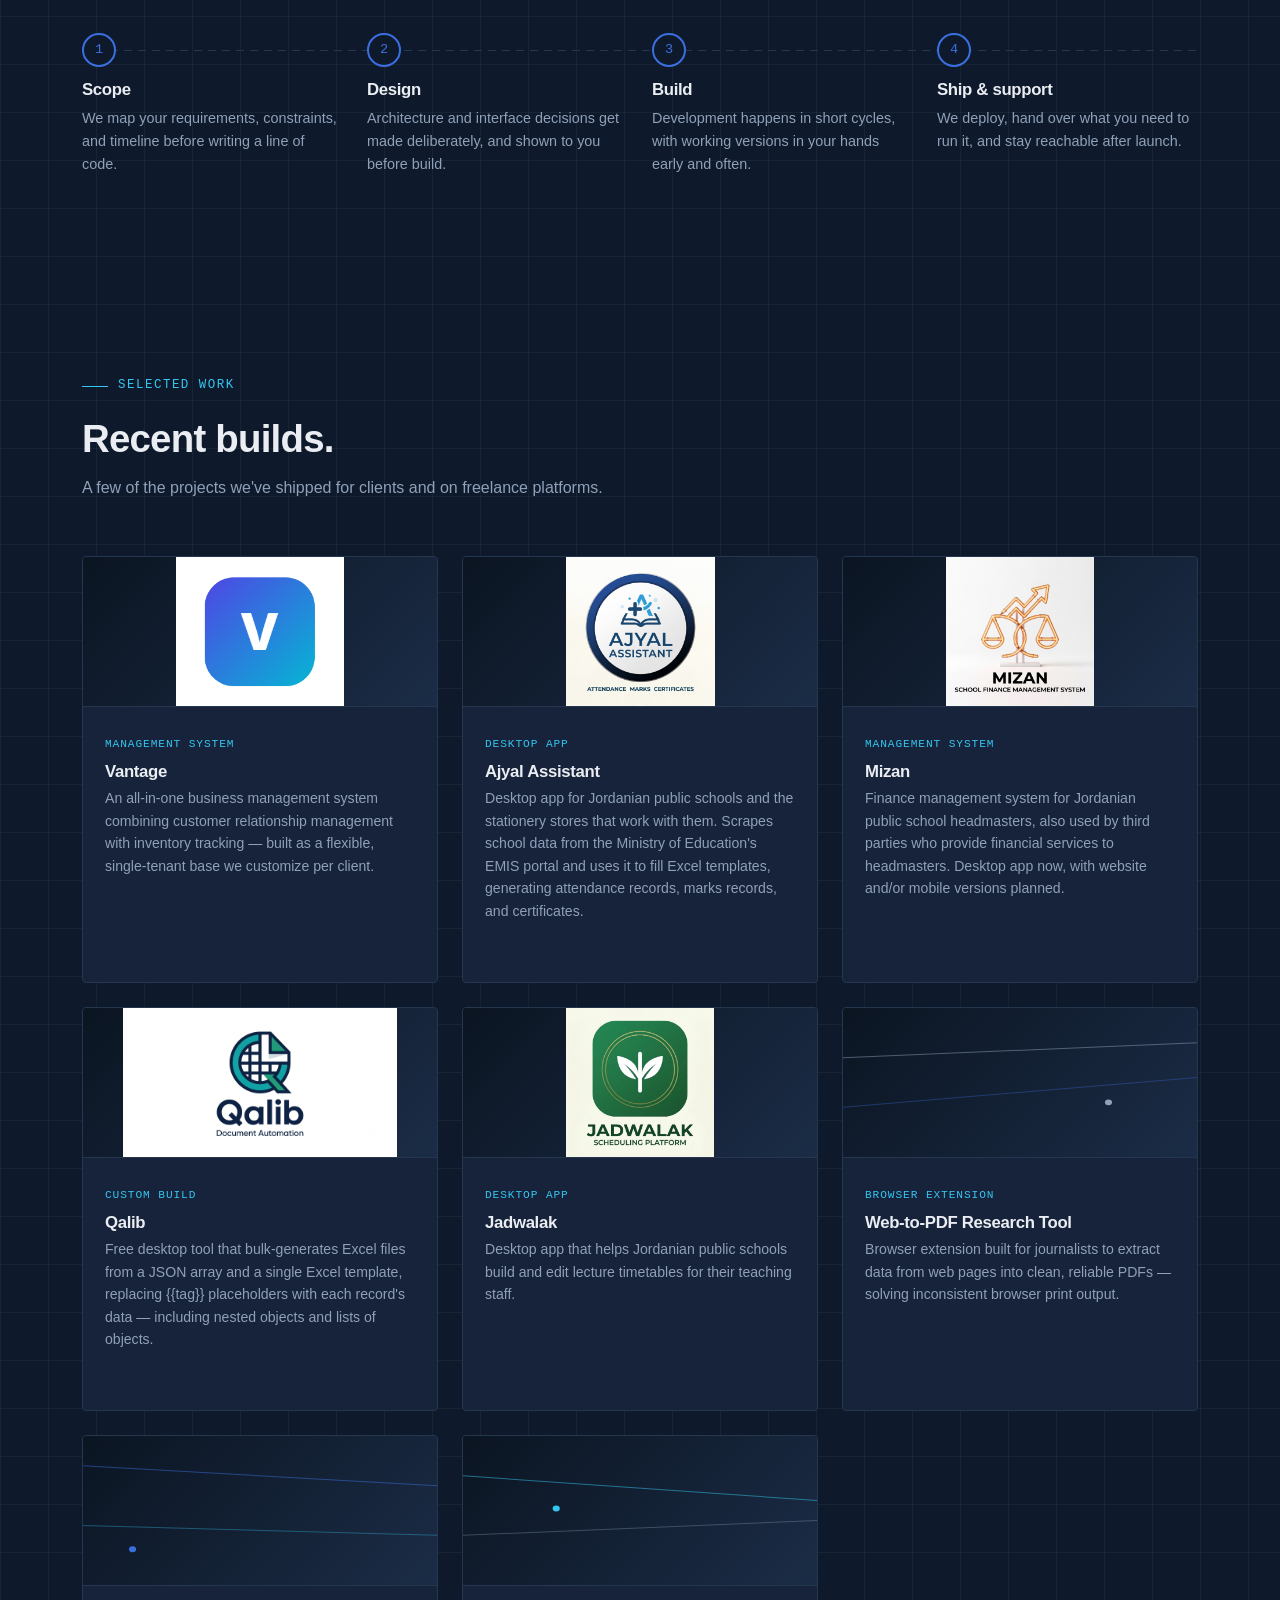
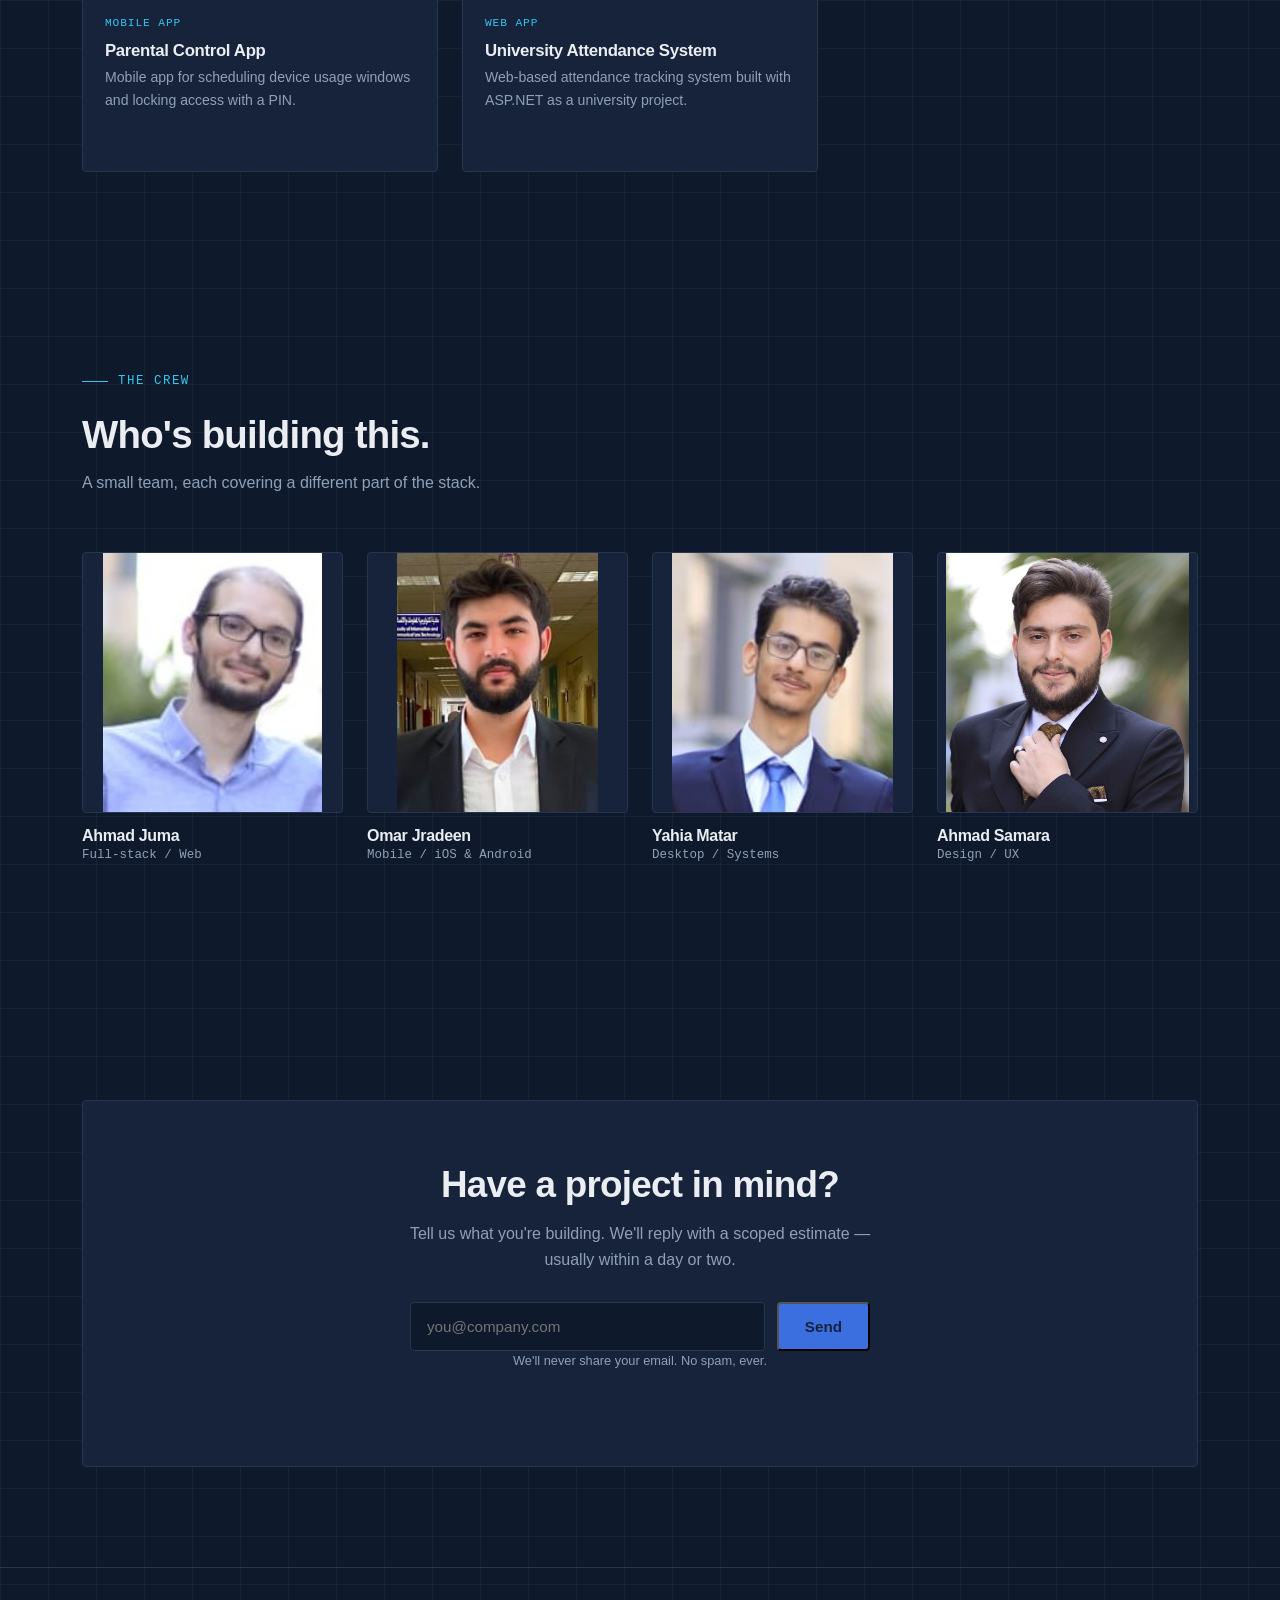
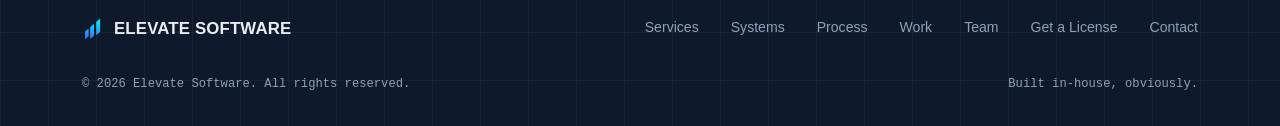
==== commit 824b27a9: "made get-license page" ====
--- a/index.html
+++ b/index.html
@@ -6,41 +6,50 @@
 <title>Elevate Software — Software, Built to Spec</title>
 <link rel="icon" href="assets/favicon.ico" type="image/x-icon">
 <link rel="stylesheet" href="style.css">
+<link rel="preconnect" href="https://fonts.googleapis.com">
+<link rel="preconnect" href="https://fonts.gstatic.com" crossorigin>
+<link href="https://fonts.googleapis.com/css2?family=Cairo:wght@500;600;700&display=swap" rel="stylesheet">
 </head>
 <body>
 
 <header>
   <nav class="wrap">
-    <div class="logo"><span class="mark"><img src="assets/logo.png" alt="Elevate Software logo"></span>ELEVATE SOFTWARE</div>
+    <a href="/" class="logo"><span class="mark"><img src="assets/logo.png" alt="Elevate Software logo"></span>ELEVATE SOFTWARE</a>
     <div class="nav-links">
-      <a href="#services">Services</a>
-      <a href="#systems">Systems</a>
-      <a href="#process">Process</a>
-      <a href="#work">Work</a>
-      <a href="#team">Team</a>
-    </div>
-    <a href="#contact" class="nav-cta">START A PROJECT →</a>
+      <a href="#services" data-i18n="navServices">Services</a>
+      <a href="#systems" data-i18n="navSystems">Systems</a>
+      <a href="#process" data-i18n="navProcess">Process</a>
+      <a href="#work" data-i18n="navWork">Work</a>
+      <a href="#team" data-i18n="navTeam">Team</a>
+      <a href="/get-license" data-i18n="navLicense">Get a License</a>
+    </div>
+    <div class="nav-right">
+      <button class="lang-toggle" id="langToggle" type="button" aria-label="Switch language">EN / عربي</button>
+      <a href="#contact" class="nav-cta" data-i18n="navCta">START A PROJECT →</a>
+    </div>
     <button class="menu-toggle" id="menuToggle" aria-label="Open menu" aria-expanded="false" aria-controls="mobileMenu">☰</button>
   </nav>
   <div class="mobile-menu" id="mobileMenu">
-    <a href="#services">Services</a>
-    <a href="#systems">Systems</a>
-    <a href="#process">Process</a>
-    <a href="#work">Work</a>
-    <a href="#team">Team</a>
-    <a href="#contact" class="btn btn-primary">Start a project →</a>
+    <a href="#services" data-i18n="navServices">Services</a>
+    <a href="#systems" data-i18n="navSystems">Systems</a>
+    <a href="#process" data-i18n="navProcess">Process</a>
+    <a href="#work" data-i18n="navWork">Work</a>
+    <a href="#team" data-i18n="navTeam">Team</a>
+    <a href="/get-license" data-i18n="navLicense">Get a License</a>
+    <button class="lang-toggle lang-toggle-mobile" id="langToggleMobile" type="button" aria-label="Switch language">EN / عربي</button>
+    <a href="#contact" class="btn btn-primary" data-i18n="navCtaMobile">Start a project →</a>
   </div>
 </header>
 
 <section class="hero">
   <div class="wrap hero-grid">
     <div>
-      <div class="eyebrow">Independent software studio</div>
-      <h1>We build the software <span>your business</span> actually runs on.</h1>
-      <p class="lead">Elevate Software is a small crew of developers building desktop &amp; mobile apps, websites, and management systems — designed and built to your spec, not off a template. We've built up a particular knack for school software and turning messy or scraped data into clean, usable documents.</p>
+      <div class="eyebrow" data-i18n="heroEyebrow">Independent software studio</div>
+      <h1 data-i18n-html="heroTitle">We build the software <span>your business</span> actually runs on.</h1>
+      <p class="lead" data-i18n="heroLead">Elevate Software is a small crew of developers building desktop &amp; mobile apps, websites, and management systems — designed and built to your spec, not off a template. We've built up a particular knack for school software and turning messy or scraped data into clean, usable documents.</p>
       <div class="hero-actions">
-        <a href="#contact" class="btn btn-primary">Get a quote</a>
-        <a href="#work" class="btn btn-ghost">See our work</a>
+        <a href="#contact" class="btn btn-primary" data-i18n="heroCtaQuote">Get a quote</a>
+        <a href="#work" class="btn btn-ghost" data-i18n="heroCtaWork">See our work</a>
       </div>
     </div>
     <div class="schematic">
@@ -97,39 +106,39 @@
 <section id="services">
   <div class="wrap">
     <div class="section-head">
-      <div class="eyebrow">What we build</div>
-      <h2>Five disciplines, one team.</h2>
-      <p>We don't hand you off between departments. The same crew scopes, builds, and ships your project end to end.</p>
+      <div class="eyebrow" data-i18n="servicesEyebrow">What we build</div>
+      <h2 data-i18n="servicesTitle">Five disciplines, one team.</h2>
+      <p data-i18n="servicesLead">We don't hand you off between departments. The same crew scopes, builds, and ships your project end to end.</p>
     </div>
     <div class="services-grid">
       <div class="service-card">
         <span class="service-code mono">SVC / DESKTOP</span>
-        <h3>Desktop Applications</h3>
-        <p>Native and cross-platform desktop software for Windows, macOS, and Linux — from internal tools to full commercial products.</p>
+        <h3 data-i18n="svcDesktopTitle">Desktop Applications</h3>
+        <p data-i18n="svcDesktopDesc">Native and cross-platform desktop software for Windows, macOS, and Linux — from internal tools to full commercial products.</p>
         <div class="service-tags"><span>Windows</span><span>macOS</span><span>Linux</span></div>
       </div>
       <div class="service-card">
         <span class="service-code mono">SVC / MOBILE</span>
-        <h3>Mobile Applications</h3>
-        <p>iOS and Android apps built for real usage — from first prototype through App Store and Play Store release.</p>
+        <h3 data-i18n="svcMobileTitle">Mobile Applications</h3>
+        <p data-i18n="svcMobileDesc">iOS and Android apps built for real usage — from first prototype through App Store and Play Store release.</p>
         <div class="service-tags"><span>iOS</span><span>Android</span><span>Cross-platform</span></div>
       </div>
       <div class="service-card">
         <span class="service-code mono">SVC / WEB</span>
-        <h3>Websites &amp; Web Apps</h3>
-        <p>Marketing sites, dashboards, and full web applications — fast, responsive, and built to be maintained, not just shipped.</p>
+        <h3 data-i18n="svcWebTitle">Websites &amp; Web Apps</h3>
+        <p data-i18n="svcWebDesc">Marketing sites, dashboards, and full web applications — fast, responsive, and built to be maintained, not just shipped.</p>
         <div class="service-tags"><span>Frontend</span><span>Backend</span><span>APIs</span></div>
       </div>
       <div class="service-card">
         <span class="service-code mono">SVC / SYSTEMS</span>
-        <h3>Management Systems</h3>
-        <p>Inventory, booking, HR, and custom operations software that replaces spreadsheets and manual processes with something built for your workflow.</p>
+        <h3 data-i18n="svcSystemsTitle">Management Systems</h3>
+        <p data-i18n="svcSystemsDesc">Inventory, booking, HR, and custom operations software that replaces spreadsheets and manual processes with something built for your workflow.</p>
         <div class="service-tags"><span>Dashboards</span><span>Automation</span><span>Reporting</span></div>
       </div>
       <div class="service-card">
         <span class="service-code mono">SVC / DATA</span>
-        <h3>Data &amp; Document Automation</h3>
-        <p>Turning scraped websites, JSON exports, and messy spreadsheets into clean Excel reports and PDFs — a problem we keep getting asked to solve.</p>
+        <h3 data-i18n="svcDataTitle">Data &amp; Document Automation</h3>
+        <p data-i18n="svcDataDesc">Turning scraped websites, JSON exports, and messy spreadsheets into clean Excel reports and PDFs — a problem we keep getting asked to solve.</p>
         <div class="service-tags"><span>Web scraping</span><span>Excel automation</span><span>PDF generation</span></div>
       </div>
     </div>
@@ -139,9 +148,9 @@
 <section id="systems">
   <div class="wrap">
     <div class="section-head">
-      <div class="eyebrow">Product line</div>
-      <h2>Systems we're building.</h2>
-      <p>Alongside custom client work, we're building a line of ready-to-customize business systems — live demos you can see and adapt instead of starting from a blank page.</p>
+      <div class="eyebrow" data-i18n="systemsEyebrow">Product line</div>
+      <h2 data-i18n="systemsTitle">Systems we're building.</h2>
+      <p data-i18n="systemsLead">Alongside custom client work, we're building a line of ready-to-customize business systems — live demos you can see and adapt instead of starting from a blank page.</p>
     </div>
     <div class="systems-grid" id="systemsGrid"></div>
   </div>
@@ -150,30 +159,30 @@
 <section id="process">
   <div class="wrap">
     <div class="section-head">
-      <div class="eyebrow">How we work</div>
-      <h2>From brief to build, in four stages.</h2>
-      <p>Every project — freelance or direct — follows the same process, so you always know what's next.</p>
+      <div class="eyebrow" data-i18n="processEyebrow">How we work</div>
+      <h2 data-i18n="processTitle">From brief to build, in four stages.</h2>
+      <p data-i18n="processLead">Every project — freelance or direct — follows the same process, so you always know what's next.</p>
     </div>
     <div class="process-line">
       <div class="process-step">
         <div class="dot mono">1</div>
-        <h3>Scope</h3>
-        <p>We map your requirements, constraints, and timeline before writing a line of code.</p>
+        <h3 data-i18n="processStep1Title">Scope</h3>
+        <p data-i18n="processStep1Desc">We map your requirements, constraints, and timeline before writing a line of code.</p>
       </div>
       <div class="process-step">
         <div class="dot mono">2</div>
-        <h3>Design</h3>
-        <p>Architecture and interface decisions get made deliberately, and shown to you before build.</p>
+        <h3 data-i18n="processStep2Title">Design</h3>
+        <p data-i18n="processStep2Desc">Architecture and interface decisions get made deliberately, and shown to you before build.</p>
       </div>
       <div class="process-step">
         <div class="dot mono">3</div>
-        <h3>Build</h3>
-        <p>Development happens in short cycles, with working versions in your hands early and often.</p>
+        <h3 data-i18n="processStep3Title">Build</h3>
+        <p data-i18n="processStep3Desc">Development happens in short cycles, with working versions in your hands early and often.</p>
       </div>
       <div class="process-step">
         <div class="dot mono">4</div>
-        <h3>Ship &amp; support</h3>
-        <p>We deploy, hand over what you need to run it, and stay reachable after launch.</p>
+        <h3 data-i18n="processStep4Title">Ship &amp; support</h3>
+        <p data-i18n="processStep4Desc">We deploy, hand over what you need to run it, and stay reachable after launch.</p>
       </div>
     </div>
   </div>
@@ -182,9 +191,9 @@
 <section id="work">
   <div class="wrap">
     <div class="section-head">
-      <div class="eyebrow">Selected work</div>
-      <h2>Recent builds.</h2>
-      <p>A few of the projects we've shipped for clients and on freelance platforms.</p>
+      <div class="eyebrow" data-i18n="workEyebrow">Selected work</div>
+      <h2 data-i18n="workTitle">Recent builds.</h2>
+      <p data-i18n="workLead">A few of the projects we've shipped for clients and on freelance platforms.</p>
     </div>
     <div class="work-grid" id="workGrid"></div>
   </div>
@@ -193,9 +202,9 @@
 <section id="team">
   <div class="wrap">
     <div class="section-head">
-      <div class="eyebrow">The crew</div>
-      <h2>Who's building this.</h2>
-      <p>A small team, each covering a different part of the stack.</p>
+      <div class="eyebrow" data-i18n="teamEyebrow">The crew</div>
+      <h2 data-i18n="teamTitle">Who's building this.</h2>
+      <p data-i18n="teamLead">A small team, each covering a different part of the stack.</p>
     </div>
     <div class="team-grid" id="teamGrid"></div>
   </div>
@@ -204,13 +213,13 @@
 <section id="contact">
   <div class="wrap">
     <div class="cta-band">
-      <h2>Have a project in mind?</h2>
-      <p>Tell us what you're building. We'll reply with a scoped estimate — usually within a day or two.</p>
+      <h2 data-i18n="contactTitle">Have a project in mind?</h2>
+      <p data-i18n="contactLead">Tell us what you're building. We'll reply with a scoped estimate — usually within a day or two.</p>
       <form class="cta-form" id="contactForm">
         <input type="email" placeholder="you@company.com" required aria-label="Your email">
-        <button type="submit" class="btn btn-primary">Send</button>
+        <button type="submit" class="btn btn-primary" data-i18n="contactSend">Send</button>
       </form>
-      <p class="cta-note" id="formNote">We'll never share your email. No spam, ever.</p>
+      <p class="cta-note" id="formNote" data-i18n="contactNote">We'll never share your email. No spam, ever.</p>
     </div>
   </div>
 </section>
@@ -218,19 +227,20 @@
 <footer>
   <div class="wrap">
     <div class="footer-grid">
-      <div class="logo"><span class="mark"><img src="assets/logo.png" alt="Elevate Software logo"></span>ELEVATE SOFTWARE</div>
+      <a href="/" class="logo"><span class="mark"><img src="assets/logo.png" alt="Elevate Software logo"></span>ELEVATE SOFTWARE</a>
       <div class="footer-links">
-        <a href="#services">Services</a>
-        <a href="#systems">Systems</a>
-        <a href="#process">Process</a>
-        <a href="#work">Work</a>
-        <a href="#team">Team</a>
-        <a href="#contact">Contact</a>
+        <a href="#services" data-i18n="navServices">Services</a>
+        <a href="#systems" data-i18n="navSystems">Systems</a>
+        <a href="#process" data-i18n="navProcess">Process</a>
+        <a href="#work" data-i18n="navWork">Work</a>
+        <a href="#team" data-i18n="navTeam">Team</a>
+        <a href="/get-license" data-i18n="navLicense">Get a License</a>
+        <a href="#contact" data-i18n="navContact">Contact</a>
       </div>
     </div>
     <div class="footer-bottom">
-      <span>© 2026 Elevate Software. All rights reserved.</span>
-      <span>Built in-house, obviously.</span>
+      <span data-i18n="footerCopyright">© 2026 Elevate Software. All rights reserved.</span>
+      <span data-i18n="footerNote">Built in-house, obviously.</span>
     </div>
   </div>
 </footer>
@@ -253,4 +263,4 @@
 <script src="app.js"></script>
 
 </body>
-</html>+</html>
--- a/style.css
+++ b/style.css
@@ -719,6 +719,8 @@
     border: 1px solid var(--line);
     padding: 3px 9px;
     border-radius: 20px;
+    direction: ltr;
+    unicode-bidi: isolate;
   }
   .gallery-thumbs{
     display: flex;
@@ -809,6 +811,8 @@
     border: 1px solid var(--line);
     padding: 6px 14px;
     border-radius: 20px;
+    direction: ltr;
+    unicode-bidi: isolate;
   }
   .modal-eyebrow{
     font-family:'JetBrains Mono', monospace;
@@ -881,7 +885,7 @@
     .team-grid{ grid-template-columns: repeat(2, minmax(0,1fr)); }
   }
   @media (max-width: 640px){
-    .nav-links, .nav-cta{ display:none; }
+    .nav-links, .nav-cta, .nav-right{ display:none; }
     .menu-toggle{ display:block; }
     .wrap{ padding: 0 20px; }
     .work-grid{ grid-template-columns: minmax(0,1fr); }
@@ -895,4 +899,201 @@
     .lightbox-nav{ width: 38px; height: 38px; font-size: 1.2rem; }
     .lightbox-nav.prev{ left: 8px; }
     .lightbox-nav.next{ right: 8px; }
-  }+  }
+
+/* ---------- GET-LICENSE PAGE ---------- */
+.nav-links a.active-link{ color: var(--text); }
+.license-hero{ padding: 90px 0 50px; }
+.license-hero .lead{ max-width: 640px; }
+
+.license-notice{
+  background: rgba(59,111,224,0.1);
+  border: 1px solid var(--blue-dim);
+  border-radius: var(--radius);
+  padding: 14px 18px;
+  font-size: 0.9rem;
+  color: var(--muted);
+  margin-bottom: 28px;
+}
+.license-notice code{
+  font-family:'JetBrains Mono', monospace;
+  background: rgba(255,255,255,0.06);
+  padding: 1px 6px;
+  border-radius: 3px;
+  color: var(--text);
+}
+
+.license-grid{
+  display:grid;
+  grid-template-columns: repeat(auto-fill, minmax(300px, 1fr));
+  gap: 28px;
+}
+.license-card{
+  background: var(--panel);
+  border: 1px solid var(--line);
+  border-radius: var(--radius);
+  overflow: hidden;
+  display:flex;
+  flex-direction:column;
+  transition: transform 0.2s, border-color 0.2s;
+}
+.license-card:hover{ transform: translateY(-4px); border-color: var(--blue-dim); }
+.license-body{
+  padding: 20px 22px 24px;
+  display:flex;
+  flex-direction:column;
+  flex:1;
+}
+.license-head{
+  display:flex;
+  align-items:baseline;
+  justify-content:space-between;
+  gap: 10px;
+  flex-wrap: wrap;
+}
+.license-head h3{ font-size: 1.15rem; }
+.license-head .name-local{
+  font-family:'JetBrains Mono', monospace;
+  font-size: 0.85rem;
+  color: var(--muted);
+  margin-left: 8px;
+}
+.license-platforms{ display:flex; gap:6px; flex-wrap:wrap; }
+.license-platforms span{
+  font-family:'JetBrains Mono', monospace;
+  font-size: 0.7rem;
+  color: var(--muted);
+  border: 1px solid var(--line);
+  border-radius: 3px;
+  padding: 2px 7px;
+  letter-spacing: 0.03em;
+}
+.license-tagline{
+  color: var(--cyan);
+  font-size: 0.85rem;
+  font-family:'JetBrains Mono', monospace;
+  margin: 6px 0 10px;
+}
+.license-desc{ color: var(--muted); font-size: 0.92rem; margin-bottom: 14px; }
+.license-highlights{
+  list-style: none;
+  margin: 0 0 16px;
+  padding: 0;
+  display:flex;
+  flex-direction:column;
+  gap: 6px;
+}
+.license-highlights li{
+  font-size: 0.85rem;
+  color: var(--muted);
+  padding-left: 16px;
+  position: relative;
+}
+.license-highlights li::before{
+  content:'';
+  position:absolute; left:0; top:7px;
+  width:6px; height:6px;
+  background: var(--blue);
+  border-radius: 50%;
+}
+.license-terms{
+  display:flex;
+  align-items:center;
+  gap: 10px;
+  flex-wrap: wrap;
+  margin-bottom: 18px;
+}
+.license-price{
+  font-weight: 700;
+  font-size: 1.05rem;
+}
+.license-billing{
+  font-family:'JetBrains Mono', monospace;
+  font-size: 0.72rem;
+  color: var(--muted);
+  letter-spacing: 0.03em;
+  text-transform: uppercase;
+}
+.license-actions{
+  display:flex;
+  gap: 10px;
+  margin-top: auto;
+  flex-wrap: wrap;
+  flex-direction: column;
+}
+.license-actions .btn{
+  flex: 1;
+  justify-content: center;
+  padding: 12px 18px;
+  font-size: 0.88rem;
+}
+.license-actions{ align-items:center; }
+.view-details-cta{
+  opacity: 1;
+  transform: none;
+  flex-shrink: 0;
+}
+.license-body > .view-details-cta{
+  margin-top: 12px;
+  justify-content: center;
+  width: 100%;
+}
+.license-download-btn[aria-disabled="true"]{
+  opacity: 0.55;
+  cursor: default;
+}
+.load-error{
+  color: var(--muted);
+  grid-column: 1 / -1;
+}
+
+/* ---------- NAV LANGUAGE TOGGLE ---------- */
+.nav-right{
+  display:flex;
+  align-items:center;
+  gap: 14px;
+}
+.lang-toggle{
+  font-family:'JetBrains Mono', monospace;
+  font-size: 0.78rem;
+  color: var(--muted);
+  background: none;
+  border: 1px solid var(--line);
+  border-radius: var(--radius);
+  padding: 8px 14px;
+  cursor: pointer;
+  transition: border-color 0.2s ease, color 0.2s ease;
+}
+.lang-toggle:hover{ border-color: var(--blue-dim); color: var(--text); }
+.lang-toggle-mobile{
+  margin-top: 8px;
+  width: 100%;
+  text-align: center;
+}
+
+/* ---------- ARABIC / RTL ---------- */
+body.lang-ar{
+  font-family: 'Cairo', 'Inter', -apple-system, BlinkMacSystemFont, sans-serif;
+}
+body.lang-ar h1, body.lang-ar h2, body.lang-ar h3, body.lang-ar .display{
+  font-family: 'Cairo', 'Inter', sans-serif;
+}
+html[dir="rtl"] .eyebrow::before{ margin-left: 10px; }
+html[dir="rtl"] .modal-highlights li,
+html[dir="rtl"] .license-highlights li{
+  padding-left: 0;
+  padding-right: 22px;
+}
+html[dir="rtl"] .modal-highlights li::before,
+html[dir="rtl"] .license-highlights li::before{
+  left: auto;
+  right: 0;
+}
+html[dir="rtl"] .name-local{
+  margin-left: 0;
+  margin-right: 8px;
+}
+html[dir="rtl"] .gallery-nav.prev{ left: auto; right: 10px; }
+html[dir="rtl"] .gallery-nav.next{ right: auto; left: 10px; }
+html[dir="rtl"] .lightbox-nav.prev{ left: auto; right: 24px; }
+html[dir="rtl"] .lightbox-nav.next{ right: auto; left: 24px; }
